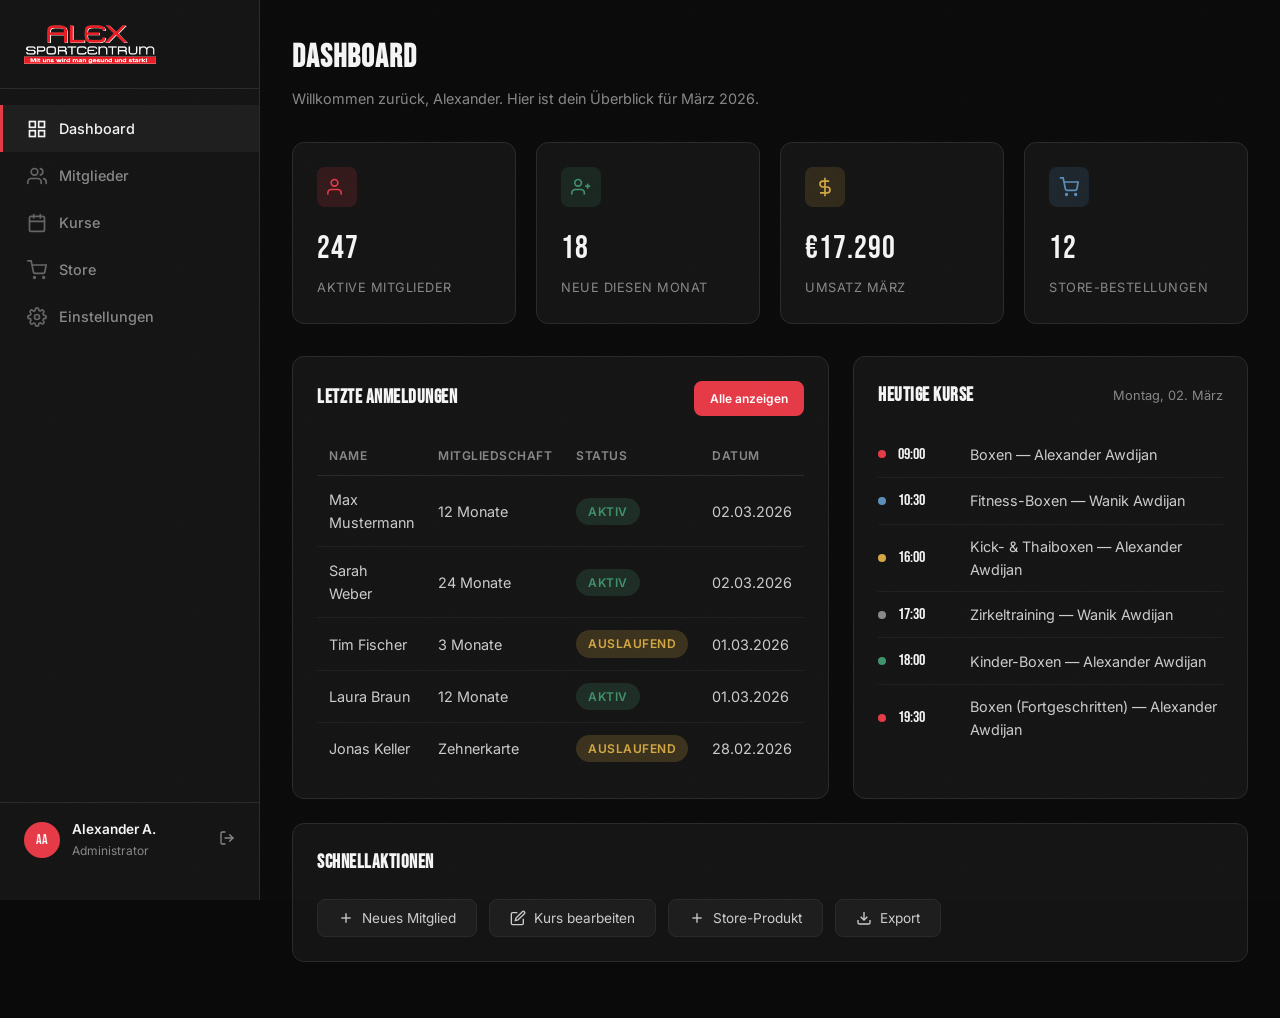
==== admin.html @ c46328bb "Add preview pages (Login, Admin, Store, Profil) + design upgrades - 4 new preview/demo pages: login." ====
<!DOCTYPE html>
<html lang="de">
<head>
  <meta charset="UTF-8">
  <meta name="viewport" content="width=device-width, initial-scale=1.0">
  <title>Admin Dashboard — Alex Sportcentrum</title>
  <link rel="icon" type="image/x-icon" href="assets/favicon.ico">
  <link rel="stylesheet" href="css/style.css">
  <link rel="preconnect" href="https://fonts.googleapis.com">
  <link rel="preconnect" href="https://fonts.gstatic.com" crossorigin>
  <link href="https://fonts.googleapis.com/css2?family=Bebas+Neue&family=Inter:wght@400;500;600;700&display=swap" rel="stylesheet">
</head>
<body>

  <!-- Mobile Toggle -->
  <button class="admin-mobile-toggle" id="sidebar-toggle" aria-label="Menü öffnen">
    <svg width="22" height="22" viewBox="0 0 24 24" fill="none" stroke="currentColor" stroke-width="2" stroke-linecap="round"><path d="M3 12h18M3 6h18M3 18h18"/></svg>
  </button>

  <div class="admin-layout">
    <!-- Sidebar -->
    <aside class="admin-sidebar" id="admin-sidebar">
      <div class="admin-sidebar-logo">
        <a href="index.html">
          <img src="assets/logo.png" alt="Alex Sportcentrum" onerror="this.style.display='none'; this.nextElementSibling.style.display='block';">
          <span class="logo-text" style="display:none;">ALEX<br>SPORTCENTRUM</span>
        </a>
      </div>

      <ul class="admin-nav">
        <li>
          <a href="#" class="active" data-section="dashboard">
            <svg width="20" height="20" viewBox="0 0 24 24" fill="none" stroke="currentColor" stroke-width="2" stroke-linecap="round"><rect x="3" y="3" width="7" height="7"/><rect x="14" y="3" width="7" height="7"/><rect x="3" y="14" width="7" height="7"/><rect x="14" y="14" width="7" height="7"/></svg>
            Dashboard
          </a>
        </li>
        <li>
          <a href="#" data-section="mitglieder">
            <svg width="20" height="20" viewBox="0 0 24 24" fill="none" stroke="currentColor" stroke-width="2" stroke-linecap="round"><path d="M17 21v-2a4 4 0 00-4-4H5a4 4 0 00-4 4v2"/><circle cx="9" cy="7" r="4"/><path d="M23 21v-2a4 4 0 00-3-3.87"/><path d="M16 3.13a4 4 0 010 7.75"/></svg>
            Mitglieder
          </a>
        </li>
        <li>
          <a href="#" data-section="kurse">
            <svg width="20" height="20" viewBox="0 0 24 24" fill="none" stroke="currentColor" stroke-width="2" stroke-linecap="round"><rect x="3" y="4" width="18" height="18" rx="2"/><path d="M16 2v4M8 2v4M3 10h18"/></svg>
            Kurse
          </a>
        </li>
        <li>
          <a href="store.html" data-section="store">
            <svg width="20" height="20" viewBox="0 0 24 24" fill="none" stroke="currentColor" stroke-width="2" stroke-linecap="round"><circle cx="9" cy="21" r="1"/><circle cx="20" cy="21" r="1"/><path d="M1 1h4l2.68 13.39a2 2 0 002 1.61h9.72a2 2 0 002-1.61L23 6H6"/></svg>
            Store
          </a>
        </li>
        <li>
          <a href="#" data-section="einstellungen">
            <svg width="20" height="20" viewBox="0 0 24 24" fill="none" stroke="currentColor" stroke-width="2" stroke-linecap="round"><circle cx="12" cy="12" r="3"/><path d="M19.4 15a1.65 1.65 0 00.33 1.82l.06.06a2 2 0 010 2.83 2 2 0 01-2.83 0l-.06-.06a1.65 1.65 0 00-1.82-.33 1.65 1.65 0 00-1 1.51V21a2 2 0 01-4 0v-.09A1.65 1.65 0 009 19.4a1.65 1.65 0 00-1.82.33l-.06.06a2 2 0 01-2.83-2.83l.06-.06A1.65 1.65 0 004.68 15a1.65 1.65 0 00-1.51-1H3a2 2 0 010-4h.09A1.65 1.65 0 004.6 9a1.65 1.65 0 00-.33-1.82l-.06-.06a2 2 0 012.83-2.83l.06.06A1.65 1.65 0 009 4.68a1.65 1.65 0 001-1.51V3a2 2 0 014 0v.09a1.65 1.65 0 001 1.51 1.65 1.65 0 001.82-.33l.06-.06a2 2 0 012.83 2.83l-.06.06A1.65 1.65 0 0019.4 9a1.65 1.65 0 001.51 1H21a2 2 0 010 4h-.09a1.65 1.65 0 00-1.51 1z"/></svg>
            Einstellungen
          </a>
        </li>
      </ul>

      <div class="admin-sidebar-footer">
        <div class="admin-avatar">AA</div>
        <div class="admin-user-info">
          <div class="admin-user-name">Alexander A.</div>
          <div class="admin-user-role">Administrator</div>
        </div>
        <button class="admin-logout" onclick="window.location.href='login.html'">
          <svg width="16" height="16" viewBox="0 0 24 24" fill="none" stroke="currentColor" stroke-width="2" stroke-linecap="round"><path d="M9 21H5a2 2 0 01-2-2V5a2 2 0 012-2h4"/><polyline points="16 17 21 12 16 7"/><line x1="21" y1="12" x2="9" y2="12"/></svg>
        </button>
      </div>
    </aside>

    <!-- Main Content -->
    <main class="admin-main">
      <div class="admin-header">
        <h1>Dashboard</h1>
        <p>Willkommen zurück, Alexander. Hier ist dein Überblick für März 2026.</p>
      </div>

      <!-- Stat Cards -->
      <div class="stat-grid">
        <div class="stat-card">
          <div class="stat-card-icon red">
            <svg width="20" height="20" viewBox="0 0 24 24" fill="none" stroke="currentColor" stroke-width="2"><path d="M17 21v-2a4 4 0 00-4-4H5a4 4 0 00-4 4v2"/><circle cx="9" cy="7" r="4"/></svg>
          </div>
          <div class="stat-card-value">247</div>
          <div class="stat-card-label">Aktive Mitglieder</div>
        </div>
        <div class="stat-card">
          <div class="stat-card-icon green">
            <svg width="20" height="20" viewBox="0 0 24 24" fill="none" stroke="currentColor" stroke-width="2"><path d="M16 21v-2a4 4 0 00-4-4H5a4 4 0 00-4 4v2"/><circle cx="8.5" cy="7" r="4"/><line x1="20" y1="8" x2="20" y2="14"/><line x1="23" y1="11" x2="17" y2="11"/></svg>
          </div>
          <div class="stat-card-value">18</div>
          <div class="stat-card-label">Neue diesen Monat</div>
        </div>
        <div class="stat-card">
          <div class="stat-card-icon gold">
            <svg width="20" height="20" viewBox="0 0 24 24" fill="none" stroke="currentColor" stroke-width="2"><line x1="12" y1="1" x2="12" y2="23"/><path d="M17 5H9.5a3.5 3.5 0 000 7h5a3.5 3.5 0 010 7H6"/></svg>
          </div>
          <div class="stat-card-value">€17.290</div>
          <div class="stat-card-label">Umsatz März</div>
        </div>
        <div class="stat-card">
          <div class="stat-card-icon blue">
            <svg width="20" height="20" viewBox="0 0 24 24" fill="none" stroke="currentColor" stroke-width="2"><circle cx="9" cy="21" r="1"/><circle cx="20" cy="21" r="1"/><path d="M1 1h4l2.68 13.39a2 2 0 002 1.61h9.72a2 2 0 002-1.61L23 6H6"/></svg>
          </div>
          <div class="stat-card-value">12</div>
          <div class="stat-card-label">Store-Bestellungen</div>
        </div>
      </div>

      <!-- Latest Members + Courses -->
      <div class="admin-grid-2">
        <!-- Recent Logins -->
        <div class="admin-section">
          <div class="admin-section-header">
            <h3>Letzte Anmeldungen</h3>
            <a href="#" class="btn btn-small btn-outline" style="padding:6px 14px; font-size:0.75rem;">Alle anzeigen</a>
          </div>
          <table class="data-table">
            <thead>
              <tr>
                <th>Name</th>
                <th>Mitgliedschaft</th>
                <th>Status</th>
                <th>Datum</th>
              </tr>
            </thead>
            <tbody>
              <tr>
                <td>Max Mustermann</td>
                <td>12 Monate</td>
                <td><span class="status-badge aktiv">Aktiv</span></td>
                <td>02.03.2026</td>
              </tr>
              <tr>
                <td>Sarah Weber</td>
                <td>24 Monate</td>
                <td><span class="status-badge aktiv">Aktiv</span></td>
                <td>02.03.2026</td>
              </tr>
              <tr>
                <td>Tim Fischer</td>
                <td>3 Monate</td>
                <td><span class="status-badge auslaufend">Auslaufend</span></td>
                <td>01.03.2026</td>
              </tr>
              <tr>
                <td>Laura Braun</td>
                <td>12 Monate</td>
                <td><span class="status-badge aktiv">Aktiv</span></td>
                <td>01.03.2026</td>
              </tr>
              <tr>
                <td>Jonas Keller</td>
                <td>Zehnerkarte</td>
                <td><span class="status-badge auslaufend">Auslaufend</span></td>
                <td>28.02.2026</td>
              </tr>
            </tbody>
          </table>
        </div>

        <!-- Today's Courses -->
        <div class="admin-section">
          <div class="admin-section-header">
            <h3>Heutige Kurse</h3>
            <span style="font-size:0.8rem; color:var(--gray);">Montag, 02. März</span>
          </div>
          <div>
            <div class="course-item">
              <div class="course-dot" style="background:var(--red);"></div>
              <div class="course-time">09:00</div>
              <div class="course-name">Boxen — Alexander Awdijan</div>
            </div>
            <div class="course-item">
              <div class="course-dot" style="background:#5b8fb9;"></div>
              <div class="course-time">10:30</div>
              <div class="course-name">Fitness-Boxen — Wanik Awdijan</div>
            </div>
            <div class="course-item">
              <div class="course-dot" style="background:var(--gold);"></div>
              <div class="course-time">16:00</div>
              <div class="course-name">Kick- & Thaiboxen — Alexander Awdijan</div>
            </div>
            <div class="course-item">
              <div class="course-dot" style="background:#8a8a8a;"></div>
              <div class="course-time">17:30</div>
              <div class="course-name">Zirkeltraining — Wanik Awdijan</div>
            </div>
            <div class="course-item">
              <div class="course-dot" style="background:var(--green-light);"></div>
              <div class="course-time">18:00</div>
              <div class="course-name">Kinder-Boxen — Alexander Awdijan</div>
            </div>
            <div class="course-item">
              <div class="course-dot" style="background:var(--red);"></div>
              <div class="course-time">19:30</div>
              <div class="course-name">Boxen (Fortgeschritten) — Alexander Awdijan</div>
            </div>
          </div>
        </div>
      </div>

      <!-- Quick Actions -->
      <div class="admin-section">
        <div class="admin-section-header">
          <h3>Schnellaktionen</h3>
        </div>
        <div class="quick-actions">
          <button class="quick-action-btn">
            <svg width="16" height="16" viewBox="0 0 24 24" fill="none" stroke="currentColor" stroke-width="2"><line x1="12" y1="5" x2="12" y2="19"/><line x1="5" y1="12" x2="19" y2="12"/></svg>
            Neues Mitglied
          </button>
          <button class="quick-action-btn">
            <svg width="16" height="16" viewBox="0 0 24 24" fill="none" stroke="currentColor" stroke-width="2"><path d="M11 4H4a2 2 0 00-2 2v14a2 2 0 002 2h14a2 2 0 002-2v-7"/><path d="M18.5 2.5a2.121 2.121 0 013 3L12 15l-4 1 1-4 9.5-9.5z"/></svg>
            Kurs bearbeiten
          </button>
          <button class="quick-action-btn">
            <svg width="16" height="16" viewBox="0 0 24 24" fill="none" stroke="currentColor" stroke-width="2"><line x1="12" y1="5" x2="12" y2="19"/><line x1="5" y1="12" x2="19" y2="12"/></svg>
            Store-Produkt
          </button>
          <button class="quick-action-btn">
            <svg width="16" height="16" viewBox="0 0 24 24" fill="none" stroke="currentColor" stroke-width="2"><path d="M21 15v4a2 2 0 01-2 2H5a2 2 0 01-2-2v-4"/><polyline points="7 10 12 15 17 10"/><line x1="12" y1="15" x2="12" y2="3"/></svg>
            Export
          </button>
        </div>
      </div>

    </main>
  </div>

  <script>
    // Sidebar nav highlight
    document.querySelectorAll('.admin-nav a').forEach(link => {
      link.addEventListener('click', (e) => {
        if (link.getAttribute('href') === '#') {
          e.preventDefault();
          document.querySelectorAll('.admin-nav a').forEach(l => l.classList.remove('active'));
          link.classList.add('active');
        }
        // Close sidebar on mobile
        document.getElementById('admin-sidebar').classList.remove('open');
      });
    });

    // Mobile sidebar toggle
    document.getElementById('sidebar-toggle').addEventListener('click', () => {
      document.getElementById('admin-sidebar').classList.toggle('open');
    });

    // Close sidebar when clicking outside on mobile
    document.addEventListener('click', (e) => {
      const sidebar = document.getElementById('admin-sidebar');
      const toggle = document.getElementById('sidebar-toggle');
      if (window.innerWidth <= 768 && !sidebar.contains(e.target) && !toggle.contains(e.target)) {
        sidebar.classList.remove('open');
      }
    });
  </script>
</body>
</html>
---- css/style.css ----
/* ========================================
   Alex Sportcentrum — Style Sheet
   ======================================== */

/* --- Reset & Base --- */
*, *::before, *::after {
  margin: 0;
  padding: 0;
  box-sizing: border-box;
}

:root {
  --black: #0a0a0a;
  --dark: #141414;
  --dark-2: #1e1e1e;
  --dark-3: #2a2a2a;
  --gray: #888;
  --light-gray: #ccc;
  --white: #f5f5f5;
  --pure-white: #fff;
  --red: #e63946;
  --red-dark: #c1121f;
  --gold: #d4a843;
  --gold-light: #f0d68a;
  --green: #2d6a4f;
  --green-light: #40916c;
  --font-display: 'Bebas Neue', sans-serif;
  --font-body: 'Inter', system-ui, sans-serif;
  --max-width: 1200px;
  --radius: 12px;
  --radius-sm: 8px;
  --shadow: 0 4px 24px rgba(0, 0, 0, 0.3);
  --shadow-lg: 0 12px 48px rgba(0, 0, 0, 0.5);
  --transition: 0.3s ease;
}

html {
  scroll-behavior: smooth;
  font-size: 16px;
}

body {
  font-family: var(--font-body);
  background: var(--black);
  color: var(--white);
  line-height: 1.6;
  overflow-x: hidden;
  -webkit-font-smoothing: antialiased;
}

a {
  color: inherit;
  text-decoration: none;
}

img {
  max-width: 100%;
  height: auto;
  display: block;
}

ul {
  list-style: none;
}

.container {
  max-width: var(--max-width);
  margin: 0 auto;
  padding: 0 24px;
}

.section {
  padding: 100px 0;
  position: relative;
}

/* Subtle glow divider between sections */
.section + .section::before {
  content: '';
  position: absolute;
  top: 0;
  left: 50%;
  transform: translateX(-50%);
  width: 60%;
  max-width: 400px;
  height: 1px;
  background: radial-gradient(ellipse, rgba(230, 57, 70, 0.3), transparent 70%);
}

.section-header {
  text-align: center;
  margin-bottom: 64px;
}

.section-tag {
  font-size: 0.85rem;
  font-weight: 600;
  text-transform: uppercase;
  letter-spacing: 3px;
  color: var(--red);
  margin-bottom: 12px;
}

.section-header h2 {
  font-family: var(--font-display);
  font-size: clamp(2.2rem, 5vw, 3.5rem);
  letter-spacing: 2px;
  line-height: 1.1;
  margin-bottom: 16px;
}

.section-desc {
  font-size: 1.05rem;
  color: var(--light-gray);
  max-width: 600px;
  margin: 0 auto;
}

/* --- Buttons --- */
.btn {
  display: inline-flex;
  align-items: center;
  justify-content: center;
  padding: 14px 32px;
  border-radius: var(--radius-sm);
  font-weight: 600;
  font-size: 0.95rem;
  border: 2px solid transparent;
  cursor: pointer;
  transition: var(--transition);
  white-space: nowrap;
  position: relative;
  overflow: hidden;
}

.btn-primary {
  background: var(--red);
  color: var(--pure-white);
  border-color: var(--red);
  z-index: 1;
}

.btn-primary::before {
  content: '';
  position: absolute;
  inset: 0;
  background: linear-gradient(135deg, var(--red-dark), #a8101e);
  transform: translateX(-100%);
  transition: transform 0.4s ease;
  z-index: -1;
}

.btn-primary:hover::before {
  transform: translateX(0);
}

.btn-primary:hover {
  border-color: var(--red-dark);
  transform: translateY(-2px);
  box-shadow: 0 6px 20px rgba(230, 57, 70, 0.4);
}

.btn-outline {
  background: transparent;
  color: var(--white);
  border-color: rgba(255, 255, 255, 0.3);
}
.btn-outline:hover {
  border-color: var(--white);
  background: rgba(255, 255, 255, 0.05);
}

.btn-outline-dark {
  background: transparent;
  color: var(--white);
  border-color: var(--dark-3);
}
.btn-outline-dark:hover {
  border-color: var(--white);
}

.btn-secondary {
  background: var(--dark-2);
  color: var(--white);
  border-color: var(--dark-3);
}
.btn-secondary:hover {
  background: var(--dark-3);
  transform: translateY(-2px);
}

.btn-gold {
  background: linear-gradient(135deg, var(--gold), var(--gold-light));
  color: var(--black);
  border-color: var(--gold);
  font-weight: 700;
}
.btn-gold:hover {
  transform: translateY(-2px);
  box-shadow: 0 6px 20px rgba(212, 168, 67, 0.4);
}

.btn-small {
  padding: 8px 20px;
  font-size: 0.85rem;
  background: var(--red);
  color: var(--pure-white);
  border-color: var(--red);
}
.btn-small:hover {
  background: var(--red-dark);
}

.btn-full {
  width: 100%;
}

/* --- Navbar --- */
.navbar {
  position: fixed;
  top: 0;
  left: 0;
  right: 0;
  z-index: 1000;
  padding: 16px 0;
  transition: var(--transition);
}

.navbar.scrolled {
  background: rgba(10, 10, 10, 0.95);
  backdrop-filter: blur(12px);
  padding: 10px 0;
  box-shadow: 0 2px 20px rgba(0, 0, 0, 0.5);
}

.nav-container {
  max-width: var(--max-width);
  margin: 0 auto;
  padding: 0 24px;
  display: flex;
  align-items: center;
  justify-content: space-between;
}

.nav-logo img {
  height: 48px;
  width: auto;
}

.logo-text {
  font-family: var(--font-display);
  font-size: 1.2rem;
  line-height: 1.1;
  letter-spacing: 2px;
  align-items: center;
  color: var(--white);
}

.nav-menu {
  display: flex;
  align-items: center;
  gap: 32px;
}

.nav-link {
  font-size: 0.9rem;
  font-weight: 500;
  transition: var(--transition);
  position: relative;
}

.nav-link::after {
  content: '';
  position: absolute;
  bottom: -4px;
  left: 0;
  width: 0;
  height: 2px;
  background: var(--red);
  transition: var(--transition);
}

.nav-link:hover::after {
  width: 100%;
}

.nav-cta {
  background: var(--red);
  color: var(--pure-white) !important;
  padding: 10px 24px;
  border-radius: var(--radius-sm);
  font-weight: 600;
}

.nav-cta::after {
  display: none;
}

.nav-cta:hover {
  background: var(--red-dark);
  transform: translateY(-1px);
}

/* Burger */
.burger {
  display: none;
  flex-direction: column;
  gap: 5px;
  background: none;
  border: none;
  cursor: pointer;
  padding: 8px;
  z-index: 1001;
}

.burger span {
  display: block;
  width: 28px;
  height: 2px;
  background: var(--white);
  transition: var(--transition);
}

.burger.active span:nth-child(1) {
  transform: rotate(45deg) translate(5px, 5px);
}
.burger.active span:nth-child(2) {
  opacity: 0;
}
.burger.active span:nth-child(3) {
  transform: rotate(-45deg) translate(5px, -5px);
}

/* --- Hero --- */
.hero {
  position: relative;
  min-height: 100vh;
  display: flex;
  align-items: center;
  background: url('../assets/banner/hero-bg.jpg') center/cover no-repeat;
  background-color: var(--dark);
  overflow: hidden;
}

/* Hero entrance animations */
@keyframes hero-fade-up {
  from { opacity: 0; transform: translateY(30px); }
  to   { opacity: 1; transform: translateY(0); }
}

.hero-tag {
  animation: hero-fade-up 0.8s ease both;
  animation-delay: 0.2s;
}

.hero h1 {
  animation: hero-fade-up 0.8s ease both;
  animation-delay: 0.4s;
}

.hero-sub {
  animation: hero-fade-up 0.8s ease both;
  animation-delay: 0.6s;
}

.hero-buttons {
  animation: hero-fade-up 0.8s ease both;
  animation-delay: 0.8s;
}

.hero-stats {
  animation: hero-fade-up 0.8s ease both;
  animation-delay: 1s;
}

.hero-overlay {
  position: absolute;
  inset: 0;
  background: linear-gradient(
    135deg,
    rgba(10, 10, 10, 0.88) 0%,
    rgba(10, 10, 10, 0.55) 50%,
    rgba(10, 10, 10, 0.80) 100%
  );
}

.hero-content {
  position: relative;
  z-index: 1;
  max-width: var(--max-width);
  margin: 0 auto;
  padding: 120px 24px 80px;
}

.hero-tag {
  font-size: 0.85rem;
  font-weight: 600;
  text-transform: uppercase;
  letter-spacing: 4px;
  color: var(--red);
  margin-bottom: 20px;
}

.hero h1 {
  font-family: var(--font-display);
  font-size: clamp(3rem, 8vw, 6rem);
  line-height: 1;
  letter-spacing: 3px;
  margin-bottom: 24px;
}

.hero-sub {
  font-size: 1.15rem;
  color: var(--light-gray);
  max-width: 560px;
  margin-bottom: 40px;
  line-height: 1.7;
}

.hero-buttons {
  display: flex;
  gap: 16px;
  flex-wrap: wrap;
  margin-bottom: 64px;
}

.hero-stats {
  display: flex;
  gap: 32px;
  flex-wrap: wrap;
}

.stat {
  display: flex;
  flex-direction: column;
  padding: 16px 24px;
  background: rgba(255, 255, 255, 0.06);
  border: 1px solid rgba(255, 255, 255, 0.08);
  border-radius: var(--radius-sm);
  backdrop-filter: blur(8px);
  -webkit-backdrop-filter: blur(8px);
  min-width: 120px;
  transition: var(--transition);
}

.stat:hover {
  background: rgba(255, 255, 255, 0.1);
  border-color: rgba(230, 57, 70, 0.3);
  transform: translateY(-2px);
}

.stat-number {
  font-family: var(--font-display);
  font-size: 2.2rem;
  letter-spacing: 1px;
  color: var(--pure-white);
}

.stat-label {
  font-size: 0.75rem;
  color: var(--light-gray);
  text-transform: uppercase;
  letter-spacing: 1px;
  margin-top: 2px;
}

/* Scroll hint arrow */
@keyframes scroll-bounce {
  0%, 100% { transform: translateY(0); opacity: 0.4; }
  50%      { transform: translateY(8px); opacity: 0.8; }
}

.scroll-hint {
  position: absolute;
  bottom: 32px;
  left: 50%;
  transform: translateX(-50%);
  animation: hero-fade-up 0.8s ease both;
  animation-delay: 1.4s;
}

.scroll-hint span {
  display: block;
  width: 20px;
  height: 20px;
  border-right: 2px solid var(--gray);
  border-bottom: 2px solid var(--gray);
  transform: rotate(45deg);
  animation: scroll-bounce 2s ease infinite;
}

/* --- Kinder Banner --- */
.kinder-banner {
  background: linear-gradient(90deg, var(--green), var(--green-light));
  padding: 20px 0;
}

.kinder-inner {
  display: flex;
  align-items: center;
  gap: 20px;
  flex-wrap: wrap;
}

.kinder-badge {
  background: var(--pure-white);
  color: var(--green);
  font-size: 0.75rem;
  font-weight: 700;
  padding: 4px 12px;
  border-radius: 100px;
  letter-spacing: 1px;
}

.kinder-text {
  flex: 1;
  min-width: 200px;
}

.kinder-text strong {
  display: block;
  font-size: 1rem;
  color: var(--pure-white);
}

.kinder-text span {
  font-size: 0.85rem;
  color: rgba(255, 255, 255, 0.85);
}

.kinder-banner .btn-small {
  background: var(--pure-white);
  color: var(--green);
  border-color: var(--pure-white);
}

.kinder-banner .btn-small:hover {
  background: rgba(255, 255, 255, 0.9);
}

/* --- Kursplan --- */
.kurse {
  background: var(--dark);
}

/* ============================================================
   DISCIPLINE CARDS — Kursplan Redesign
   ============================================================ */
.disc-grid {
  display: grid;
  grid-template-columns: repeat(3, 1fr);
  gap: 20px;
  margin-bottom: 48px;
}

.disc-card {
  background: var(--dark);
  border: 1px solid var(--dark-3);
  border-radius: var(--radius);
  padding: 24px;
  display: flex;
  gap: 16px;
  transition: var(--transition);
  cursor: pointer;
  position: relative;
  overflow: hidden;
}

.disc-card::before {
  content: '';
  position: absolute;
  top: 0;
  left: 0;
  width: 3px;
  height: 100%;
}

.disc-card.disc-boxen::before   { background: var(--red); }
.disc-card.disc-kick::before    { background: var(--gold); }
.disc-card.disc-fitness::before { background: #5b8fb9; }
.disc-card.disc-zirkel::before  { background: #8a8a8a; }
.disc-card.disc-pilates::before { background: #b07aab; }
.disc-card.disc-kinder::before  { background: var(--green-light); }

.disc-card:hover {
  transform: translateY(-3px);
  box-shadow: var(--shadow);
  border-color: rgba(255,255,255,0.08);
}

.disc-icon-wrap {
  width: 52px;
  height: 52px;
  border-radius: var(--radius-sm);
  display: flex;
  align-items: center;
  justify-content: center;
  flex-shrink: 0;
}

.disc-card-body {
  flex: 1;
  min-width: 0;
}

.disc-card-body h3 {
  font-family: var(--font-display);
  font-size: 1.15rem;
  color: var(--white);
  letter-spacing: 0.5px;
  margin-bottom: 2px;
}

.disc-desc {
  font-size: 0.8rem;
  color: var(--gray);
  margin-bottom: 10px;
}

.disc-meta {
  display: flex;
  gap: 16px;
  margin-bottom: 10px;
}

.disc-trainer,
.disc-times {
  display: inline-flex;
  align-items: center;
  gap: 5px;
  font-size: 0.75rem;
  color: var(--light-gray);
}

.disc-trainer svg,
.disc-times svg {
  opacity: 0.6;
}

.disc-schedule {
  display: flex;
  flex-wrap: wrap;
  gap: 6px;
}

.disc-schedule span {
  padding: 3px 8px;
  background: var(--dark-2);
  border-radius: 4px;
  font-size: 0.7rem;
  color: var(--light-gray);
  font-weight: 500;
}

.disc-badge {
  position: absolute;
  top: 12px;
  right: 12px;
  padding: 3px 10px;
  background: rgba(64,145,108,0.15);
  color: var(--green-light);
  border-radius: 4px;
  font-size: 0.7rem;
  font-weight: 600;
}

/* Compact Week Plan */
.week-plan {
  background: var(--dark);
  border: 1px solid var(--dark-3);
  border-radius: var(--radius);
  padding: 28px;
  margin-bottom: 24px;
}

.week-plan-title {
  font-family: var(--font-display);
  font-size: 1.2rem;
  color: var(--white);
  letter-spacing: 0.5px;
  margin-bottom: 20px;
  text-align: center;
}

.week-plan-grid {
  display: grid;
  grid-template-columns: repeat(6, 1fr);
  gap: 12px;
}

.week-day-name {
  font-family: var(--font-display);
  font-size: 1rem;
  color: var(--white);
  letter-spacing: 1px;
  text-align: center;
  padding: 8px;
  background: var(--dark-2);
  border-radius: var(--radius-sm) var(--radius-sm) 0 0;
  margin-bottom: 4px;
}

.week-slot {
  display: flex;
  flex-direction: column;
  padding: 8px 10px;
  border-left: 3px solid transparent;
  background: var(--dark-2);
  border-radius: 4px;
  margin-bottom: 4px;
  cursor: pointer;
  transition: var(--transition);
}

.week-slot:hover {
  background: rgba(255,255,255,0.06);
}

.ws-time {
  font-family: var(--font-display);
  font-size: 0.85rem;
  color: var(--white);
  letter-spacing: 0.5px;
}

.ws-name {
  font-size: 0.72rem;
  color: var(--light-gray);
  margin-top: 1px;
}

/* Reuse discipline colors for week-slot borders */
.week-slot.kp-boxen   { border-left-color: var(--red); }
.week-slot.kp-kick    { border-left-color: var(--gold); }
.week-slot.kp-fitness { border-left-color: #5b8fb9; }
.week-slot.kp-zirkel  { border-left-color: #8a8a8a; }
.week-slot.kp-pilates { border-left-color: #b07aab; }
.week-slot.kp-kinder  { border-left-color: var(--green-light); }

@media (max-width: 1024px) {
  .disc-grid {
    grid-template-columns: repeat(2, 1fr);
  }
}

@media (max-width: 768px) {
  .disc-grid {
    grid-template-columns: 1fr;
    gap: 12px;
  }

  .disc-card {
    padding: 18px;
  }

  .week-plan-grid {
    grid-template-columns: repeat(3, 1fr);
  }
}

@media (max-width: 480px) {
  .week-plan-grid {
    grid-template-columns: repeat(2, 1fr);
  }

  .week-plan {
    padding: 16px;
  }
}

/* Kursplan Table with Tiles (legacy — trainingsplan.html) */
.kursplan-wrap {
  overflow-x: auto;
  -webkit-overflow-scrolling: touch;
  border-radius: var(--radius);
  border: 1px solid var(--dark-3);
}

.kursplan {
  width: 100%;
  border-collapse: collapse;
  min-width: 860px;
  table-layout: fixed;
}

.kursplan th,
.kursplan td {
  border-bottom: 1px solid var(--dark-3);
  border-right: 1px solid var(--dark-3);
  vertical-align: top;
  padding: 0;
}

.kursplan th:last-child,
.kursplan td:last-child {
  border-right: none;
}

.kursplan tbody tr:last-child td {
  border-bottom: none;
}

.kursplan thead th {
  background: var(--red);
  color: var(--pure-white);
  font-family: var(--font-display);
  font-size: 0.95rem;
  letter-spacing: 2px;
  font-weight: 400;
  padding: 14px 8px;
  text-align: center;
}

.kp-time-head {
  background: var(--dark-2) !important;
  color: var(--light-gray) !important;
  font-family: var(--font-body) !important;
  font-size: 0.7rem !important;
  text-transform: uppercase;
  letter-spacing: 1px !important;
  width: 110px;
}

.kp-time {
  background: var(--dark-2);
  padding: 16px 12px !important;
  font-size: 0.8rem;
  font-weight: 600;
  color: var(--white);
  white-space: nowrap;
  text-align: center;
  vertical-align: middle !important;
  width: 110px;
}

/* Tile inside table cell */
.kp-tile {
  display: flex;
  flex-direction: column;
  padding: 12px 10px;
  min-height: 90px;
  transition: var(--transition);
  border-left: 3px solid transparent;
}

.kp-tile:hover {
  background: rgba(255, 255, 255, 0.03);
}

.kp-tile strong {
  font-family: var(--font-display);
  font-size: 0.95rem;
  letter-spacing: 0.5px;
  margin-bottom: 3px;
  color: var(--white);
}

.kp-info {
  font-size: 0.72rem;
  color: var(--light-gray);
  line-height: 1.4;
  margin-bottom: auto;
}

.kp-trainer {
  font-size: 0.68rem;
  font-weight: 600;
  margin-top: 6px;
  color: var(--gray);
}

/* Empty cell */
.kp-empty {
  min-height: 90px;
  background: rgba(0, 0, 0, 0.15);
}

/* Tile accent colors — theme only */
.kp-boxen   { border-left-color: var(--red); }
.kp-kick    { border-left-color: var(--gold); }
.kp-fitness { border-left-color: #5b8fb9; }
.kp-zirkel  { border-left-color: #8a8a8a; }
.kp-pilates { border-left-color: #b07aab; }
.kp-kinder  { border-left-color: var(--green-light); }

.kp-boxen .kp-trainer   { color: var(--red); }
.kp-kick .kp-trainer    { color: var(--gold); }
.kp-fitness .kp-trainer { color: #5b8fb9; }
.kp-zirkel .kp-trainer  { color: #8a8a8a; }
.kp-pilates .kp-trainer { color: #b07aab; }
.kp-kinder .kp-trainer  { color: var(--green-light); }

/* Stacked cells (two courses in one slot) */
.kp-cell-stacked {
  padding: 0 !important;
}
.kp-cell-stacked .kp-tile {
  min-height: 45px;
  padding: 8px 10px;
}
.kp-cell-stacked .kp-tile:first-child {
  border-bottom: 1px solid var(--dark-3);
}

/* Saturday special time indicator */
.kp-alt-time {
  font-size: 0.65rem;
  font-weight: 600;
  color: var(--gold);
  letter-spacing: 0.5px;
  margin-bottom: 2px;
}

/* Clickable tiles */
.kp-tile[data-discipline],
.kp-day-slot[data-discipline] {
  cursor: pointer;
}
.kp-tile[data-discipline]:hover {
  background: rgba(255, 255, 255, 0.06);
}
.kp-tile[data-discipline]:focus-visible,
.kp-day-slot[data-discipline]:focus-visible {
  outline: 2px solid var(--red);
  outline-offset: -2px;
}

.kursplan-hint {
  text-align: center;
  margin-top: 24px;
  font-size: 0.85rem;
  color: var(--gray);
}

/* Mobile day-based view — hidden on desktop */
.kursplan-days {
  display: none;
}

/* --- Trainer Section --- */
.trainer-section {
  background: var(--black);
}

.trainer-cards {
  display: grid;
  grid-template-columns: repeat(3, 1fr);
  gap: 24px;
}

.trainer-card {
  background: var(--dark);
  border: 1px solid var(--dark-3);
  border-radius: var(--radius);
  overflow: hidden;
  transition: var(--transition);
  display: flex;
  flex-direction: column;
}

.trainer-card:hover {
  transform: translateY(-4px);
  box-shadow: var(--shadow);
}

.trainer-img {
  height: 240px;
  overflow: hidden;
  display: flex;
  align-items: center;
  justify-content: center;
  background: linear-gradient(180deg, var(--dark-2), var(--black));
}

.trainer-img img {
  height: 100%;
  width: auto;
  object-fit: contain;
  filter: grayscale(100%) brightness(0.9);
  transition: filter 0.5s ease;
}

.trainer-card:hover .trainer-img img {
  filter: grayscale(0%) brightness(1);
}

.trainer-img-placeholder {
  background: var(--dark-2);
}

.trainer-info {
  padding: 24px;
  flex: 1;
  display: flex;
  flex-direction: column;
}

.trainer-badge {
  display: inline-block;
  font-size: 0.68rem;
  font-weight: 700;
  text-transform: uppercase;
  letter-spacing: 1px;
  padding: 4px 12px;
  border-radius: 100px;
  margin-bottom: 12px;
  align-self: flex-start;
  background: var(--dark-3);
  color: var(--light-gray);
}

.trainer-badge-gold {
  background: linear-gradient(135deg, var(--gold), var(--gold-light));
  color: var(--black);
}

.trainer-badge-red {
  background: var(--red);
  color: var(--pure-white);
}

.trainer-info h3 {
  font-family: var(--font-display);
  font-size: 1.5rem;
  letter-spacing: 1px;
  margin-bottom: 4px;
}

.trainer-role {
  font-size: 0.82rem;
  color: var(--gray);
  margin-bottom: 14px;
}

.trainer-disziplinen {
  display: flex;
  flex-wrap: wrap;
  gap: 8px;
  margin-bottom: 14px;
}

/* Discipline tag buttons */
.disc-tag {
  display: inline-flex;
  align-items: center;
  gap: 6px;
  font-size: 0.72rem;
  font-weight: 600;
  text-transform: uppercase;
  letter-spacing: 0.5px;
  padding: 5px 12px;
  border-radius: 6px;
  border: none;
  cursor: pointer;
  transition: var(--transition);
  font-family: var(--font-body);
  background: rgba(255, 255, 255, 0.06);
  color: var(--light-gray);
}

.disc-tag:hover {
  filter: brightness(1.3);
  transform: translateY(-1px);
}

.disc-icon {
  flex-shrink: 0;
}

/* Disc-tag color variants */
.disc-boxen  { background: rgba(230, 57, 70, 0.12); color: var(--red); }
.disc-kick   { background: rgba(212, 168, 67, 0.12); color: var(--gold); }
.disc-fitness { background: rgba(91, 143, 185, 0.12); color: #5b8fb9; }
.disc-zirkel  { background: rgba(138, 138, 138, 0.12); color: #aaa; }
.disc-pilates { background: rgba(176, 122, 171, 0.12); color: #b07aab; }
.disc-kinder  { background: rgba(64, 145, 108, 0.12); color: var(--green-light); }

.trainer-bio {
  font-size: 0.82rem;
  color: var(--light-gray);
  line-height: 1.6;
  flex-grow: 1;
  margin-bottom: 16px;
}

.trainer-private {
  display: inline-block;
  font-size: 0.78rem;
  font-weight: 600;
  text-transform: uppercase;
  letter-spacing: 1px;
  color: var(--gold);
  transition: var(--transition);
}

.trainer-private:hover {
  color: var(--gold-light);
}

.trainer-hint {
  text-align: center;
  margin-top: 32px;
  font-size: 0.85rem;
  color: var(--gray);
}

/* --- Discipline Modal --- */
.modal-backdrop {
  position: fixed;
  inset: 0;
  z-index: 1000;
  background: rgba(0, 0, 0, 0.7);
  -webkit-backdrop-filter: blur(8px);
  backdrop-filter: blur(8px);
  display: flex;
  align-items: center;
  justify-content: center;
  opacity: 0;
  visibility: hidden;
  transition: opacity 0.3s, visibility 0.3s;
}

.modal-backdrop.is-open {
  opacity: 1;
  visibility: visible;
}

.modal-container {
  background: var(--dark);
  border: 1px solid var(--dark-3);
  border-radius: var(--radius);
  width: 90%;
  max-width: 520px;
  max-height: 85vh;
  overflow-y: auto;
  transform: translateY(24px);
  transition: transform 0.3s ease;
  position: relative;
}

.modal-backdrop.is-open .modal-container {
  transform: translateY(0);
}

.modal-header {
  display: flex;
  align-items: center;
  gap: 14px;
  padding: 28px 28px 0;
}

.modal-icon {
  width: 48px;
  height: 48px;
  border-radius: 12px;
  display: flex;
  align-items: center;
  justify-content: center;
  flex-shrink: 0;
}

.modal-icon svg {
  width: 28px;
  height: 28px;
}

.modal-header h3 {
  font-family: var(--font-display);
  font-size: 1.6rem;
  letter-spacing: 1px;
}

.modal-close {
  position: absolute;
  top: 16px;
  right: 16px;
  width: 36px;
  height: 36px;
  border: none;
  background: var(--dark-2);
  color: var(--gray);
  border-radius: 50%;
  font-size: 1.2rem;
  cursor: pointer;
  display: flex;
  align-items: center;
  justify-content: center;
  transition: var(--transition);
}

.modal-close:hover {
  background: var(--dark-3);
  color: var(--white);
}

.modal-body {
  padding: 20px 28px 28px;
}

.modal-desc {
  font-size: 0.9rem;
  color: var(--light-gray);
  line-height: 1.7;
  margin-bottom: 20px;
}

.modal-trainer {
  display: flex;
  align-items: center;
  gap: 10px;
  margin-bottom: 20px;
  font-size: 0.85rem;
  color: var(--gray);
}

.modal-trainer strong {
  color: var(--white);
}

.modal-schedule {
  margin-bottom: 24px;
}

.modal-schedule h4 {
  font-family: var(--font-display);
  font-size: 0.9rem;
  letter-spacing: 1px;
  margin-bottom: 10px;
  color: var(--white);
}

.modal-times {
  display: flex;
  flex-direction: column;
  gap: 6px;
}

.modal-time-row {
  display: flex;
  justify-content: space-between;
  font-size: 0.82rem;
  padding: 6px 0;
  border-bottom: 1px solid var(--dark-3);
  color: var(--light-gray);
}

.modal-time-row span:first-child {
  font-weight: 600;
  color: var(--white);
}

.modal-cta {
  display: block;
  text-align: center;
}

body.modal-open {
  overflow: hidden;
  position: fixed;
  width: 100%;
}

@media (max-width: 1024px) {
  .trainer-cards {
    grid-template-columns: repeat(2, 1fr);
  }
}

@media (max-width: 480px) {
  .trainer-cards {
    grid-template-columns: 1fr;
  }
}

/* --- Preise --- */
.preise {
  background: var(--dark);
}

.preis-cards {
  display: grid;
  grid-template-columns: repeat(4, 1fr);
  gap: 20px;
}

.preis-card {
  background: var(--dark-2);
  border: 1px solid var(--dark-3);
  border-radius: var(--radius);
  padding: 32px 24px;
  text-align: center;
  transition: var(--transition);
  position: relative;
  display: flex;
  flex-direction: column;
}

.preis-card:hover {
  transform: translateY(-4px);
  box-shadow: var(--shadow);
}

.preis-card h3 {
  font-family: var(--font-display);
  font-size: 1.5rem;
  letter-spacing: 1px;
  margin-bottom: 4px;
}

.preis-label {
  font-size: 0.8rem;
  color: var(--gray);
  text-transform: uppercase;
  letter-spacing: 1px;
  margin-bottom: 20px;
}

.preis-amount {
  margin-bottom: 24px;
}

.preis-number {
  font-family: var(--font-display);
  font-size: 4rem;
  line-height: 1;
  letter-spacing: 2px;
  display: block;
}

.preis-currency {
  font-size: 0.9rem;
  color: var(--gray);
}

.preis-features {
  list-style: none;
  text-align: left;
  margin: 0 0 24px;
  padding: 0;
  flex-grow: 1;
}

.preis-features li {
  padding: 8px 0;
  font-size: 0.85rem;
  color: var(--light-gray);
  border-bottom: 1px solid var(--dark-3);
  padding-left: 20px;
  position: relative;
}

.preis-features li::before {
  content: '\2713';
  position: absolute;
  left: 0;
  color: var(--green-light);
  font-weight: 700;
}

.preis-card .btn {
  margin-top: auto;
  width: 100%;
}

.preis-best {
  border-color: var(--red);
  background: linear-gradient(180deg, rgba(230, 57, 70, 0.08), var(--dark-2));
}

.best-badge {
  position: absolute;
  top: -13px;
  left: 50%;
  transform: translateX(-50%);
  background: var(--red);
  color: var(--pure-white);
  font-size: 0.7rem;
  font-weight: 700;
  text-transform: uppercase;
  letter-spacing: 1px;
  padding: 5px 16px;
  border-radius: 100px;
  white-space: nowrap;
}

.preis-extras {
  margin-top: 48px;
}

.preis-extras h3 {
  font-family: var(--font-display);
  font-size: 1.4rem;
  letter-spacing: 1px;
  margin-bottom: 16px;
  text-align: center;
}

.preis-tabelle {
  width: 100%;
  max-width: 700px;
  margin: 0 auto;
  border-collapse: collapse;
}

.preis-tabelle td {
  padding: 12px 16px;
  font-size: 0.9rem;
  color: var(--light-gray);
  border-bottom: 1px solid var(--dark-3);
}

.preis-tabelle td:last-child {
  text-align: right;
  white-space: nowrap;
  color: var(--white);
}

.preis-tabelle td small {
  display: block;
  font-size: 0.78rem;
  color: var(--gray);
  margin-top: 2px;
}

.preis-tabelle tr:last-child td {
  border-bottom: none;
}

.preis-note {
  text-align: center;
  margin-top: 32px;
}

.preis-note p {
  font-size: 0.85rem;
  color: var(--gray);
}

@media (max-width: 1024px) {
  .preis-cards {
    grid-template-columns: repeat(2, 1fr);
  }
}

@media (max-width: 480px) {
  .preis-cards {
    grid-template-columns: 1fr;
  }
}

/* --- Story --- */
.story {
  background: var(--black);
}

.story-motto {
  text-align: center;
  max-width: 680px;
  margin: 0 auto 48px;
}

.story-motto blockquote {
  font-family: var(--font-display);
  font-size: 1.6rem;
  letter-spacing: 1px;
  line-height: 1.4;
  color: var(--white);
  margin-bottom: 12px;
}

.story-motto cite {
  font-style: normal;
  font-size: 0.85rem;
  color: var(--red);
  font-weight: 600;
}

.story-content {
  display: grid;
  grid-template-columns: 1fr 1fr;
  gap: 48px;
  align-items: start;
}

.story-photos {
  display: flex;
  flex-direction: column;
  gap: 12px;
}

.story-photo {
  border-radius: var(--radius);
  overflow: hidden;
  position: relative;
  background: var(--dark-2);
}

.story-photo img {
  width: 100%;
  height: 100%;
  object-fit: cover;
  display: block;
}

.story-photo-large {
  aspect-ratio: 1 / 1;
}

.story-photo-row {
  display: grid;
  grid-template-columns: 1fr 1fr;
  gap: 12px;
}

.story-photo-row .story-photo {
  aspect-ratio: 1 / 1;
}

.story-photo-caption {
  position: absolute;
  bottom: 0;
  left: 0;
  right: 0;
  padding: 8px 12px;
  font-size: 0.72rem;
  font-weight: 600;
  color: var(--pure-white);
  background: linear-gradient(transparent, rgba(0, 0, 0, 0.7));
  letter-spacing: 0.3px;
}

.timeline {
  position: relative;
  padding-left: 40px;
}

.timeline::before {
  content: '';
  position: absolute;
  left: 12px;
  top: 0;
  bottom: 0;
  width: 2px;
  background: var(--dark-3);
}

.timeline-item {
  position: relative;
  margin-bottom: 36px;
}

.timeline-item::before {
  content: '';
  position: absolute;
  left: -34px;
  top: 6px;
  width: 12px;
  height: 12px;
  border-radius: 50%;
  background: var(--red);
  border: 3px solid var(--black);
}

.timeline-year {
  font-family: var(--font-display);
  font-size: 1.4rem;
  color: var(--red);
  letter-spacing: 2px;
  margin-bottom: 4px;
}

.timeline-content h4 {
  font-size: 1.1rem;
  margin-bottom: 4px;
}

.timeline-content p {
  font-size: 0.9rem;
  color: var(--light-gray);
  line-height: 1.6;
}

/* --- Bewertungen --- */
.bewertungen {
  background: var(--dark);
}

.reviews-grid {
  display: grid;
  grid-template-columns: repeat(auto-fit, minmax(300px, 1fr));
  gap: 24px;
}

.review-card {
  background: var(--dark-2);
  border: 1px solid var(--dark-3);
  border-radius: var(--radius);
  padding: 32px;
  transition: var(--transition);
}

.review-card:hover {
  transform: translateY(-4px);
  box-shadow: var(--shadow);
}

.review-stars {
  color: var(--gold);
  font-size: 1.2rem;
  margin-bottom: 16px;
  letter-spacing: 2px;
}

.review-text {
  font-size: 0.95rem;
  color: var(--light-gray);
  line-height: 1.7;
  margin-bottom: 20px;
  font-style: italic;
}

.review-author strong {
  display: block;
  font-size: 0.9rem;
}

.review-author span {
  font-size: 0.8rem;
  color: var(--gray);
}

.reviews-cta {
  text-align: center;
  margin-top: 48px;
}

/* --- Kontakt --- */
.kontakt {
  background: var(--black);
}

.kontakt-grid {
  display: grid;
  grid-template-columns: 1fr 1fr;
  gap: 64px;
  align-items: start;
}

.kontakt-text h2 {
  font-family: var(--font-display);
  font-size: clamp(2rem, 4vw, 3rem);
  letter-spacing: 2px;
  margin-bottom: 16px;
}

.kontakt-text > p {
  color: var(--light-gray);
  font-size: 1rem;
  line-height: 1.7;
  margin-bottom: 40px;
}

.kontakt-info {
  display: flex;
  flex-direction: column;
  gap: 24px;
}

.kontakt-item {
  display: flex;
  gap: 16px;
  align-items: flex-start;
}

.kontakt-icon {
  font-size: 1.5rem;
  flex-shrink: 0;
}

.kontakt-item strong {
  display: block;
  font-size: 0.85rem;
  text-transform: uppercase;
  letter-spacing: 1px;
  margin-bottom: 2px;
}

.kontakt-item p {
  font-size: 0.9rem;
  color: var(--light-gray);
}

.kontakt-item a:hover {
  color: var(--red);
}

/* Form */
.kontakt-form-wrap {
  background: var(--dark);
  border: 1px solid var(--dark-3);
  border-radius: var(--radius);
  padding: 40px;
}

.form-group {
  margin-bottom: 20px;
}

.form-group label {
  display: block;
  font-size: 0.85rem;
  font-weight: 600;
  margin-bottom: 6px;
  color: var(--white);
}

.form-group input,
.form-group select {
  width: 100%;
  padding: 12px 16px;
  background: var(--dark-2);
  border: 1px solid var(--dark-3);
  border-radius: var(--radius-sm);
  color: var(--white);
  font-family: var(--font-body);
  font-size: 0.95rem;
  transition: var(--transition);
  appearance: none;
  -webkit-appearance: none;
}

.form-group select {
  background-image: url("data:image/svg+xml,%3Csvg xmlns='http://www.w3.org/2000/svg' width='12' height='12' fill='%23888' viewBox='0 0 16 16'%3E%3Cpath d='M8 11L3 6h10z'/%3E%3C/svg%3E");
  background-repeat: no-repeat;
  background-position: right 16px center;
  padding-right: 40px;
}

.form-group input:focus,
.form-group select:focus {
  outline: none;
  border-color: var(--red);
  box-shadow: 0 0 0 3px rgba(230, 57, 70, 0.15);
}

.form-group input::placeholder {
  color: var(--gray);
}

.form-note {
  text-align: center;
  margin-top: 12px;
  font-size: 0.8rem;
  color: var(--gray);
}

/* Form Success */
.form-success {
  text-align: center;
  padding: 40px 20px;
}

.form-success h3 {
  font-family: var(--font-display);
  font-size: 1.8rem;
  margin-bottom: 8px;
}

.form-success p {
  color: var(--light-gray);
}

/* --- Footer --- */
.footer {
  background: var(--dark);
  border-top: 1px solid var(--dark-3);
  padding: 64px 0 32px;
}

.footer-grid {
  display: grid;
  grid-template-columns: 2fr 1fr 1fr 1fr;
  gap: 48px;
  margin-bottom: 48px;
}

.footer-col h4 {
  font-family: var(--font-display);
  font-size: 1.2rem;
  letter-spacing: 1px;
  margin-bottom: 16px;
}

.footer-col > p {
  font-size: 0.9rem;
  color: var(--gray);
  line-height: 1.6;
  margin-bottom: 16px;
}

.footer-social {
  display: flex;
  gap: 12px;
}

.footer-social a {
  color: var(--gray);
  transition: var(--transition);
}

.footer-social a:hover {
  color: var(--red);
}

.footer-hours li {
  display: flex;
  justify-content: space-between;
  padding: 6px 0;
  font-size: 0.88rem;
  color: var(--light-gray);
  border-bottom: 1px solid var(--dark-3);
}

.footer-links li {
  padding: 4px 0;
}

.footer-links a {
  font-size: 0.9rem;
  color: var(--gray);
  transition: var(--transition);
}

.footer-links a:hover {
  color: var(--white);
}

.footer-bottom {
  border-top: 1px solid var(--dark-3);
  padding-top: 24px;
  text-align: center;
}

.footer-bottom p {
  font-size: 0.8rem;
  color: var(--gray);
}

/* ========================================
   Responsive
   ======================================== */

/* --- Tablet (1024px) --- */
@media (max-width: 1024px) {
  .story-content {
    grid-template-columns: 1fr;
  }

  .kontakt-grid {
    grid-template-columns: 1fr;
  }

  .footer-grid {
    grid-template-columns: 1fr 1fr;
  }
}

/* --- Mobile (768px) --- */
@media (max-width: 768px) {
  .section {
    padding: 64px 0;
  }

  .section-header {
    margin-bottom: 40px;
  }

  .section-desc {
    font-size: 0.95rem;
  }

  .container {
    padding: 0 16px;
  }

  /* Mobile Nav */
  .nav-menu {
    position: fixed;
    top: 0;
    right: -100%;
    width: 280px;
    height: 100vh;
    background: var(--dark);
    flex-direction: column;
    align-items: flex-start;
    padding: 100px 32px 32px;
    gap: 0;
    transition: var(--transition);
    box-shadow: var(--shadow-lg);
  }

  .nav-menu.active {
    right: 0;
  }

  .nav-menu li {
    width: 100%;
  }

  .nav-link {
    display: block;
    padding: 16px 0;
    font-size: 1.1rem;
    border-bottom: 1px solid var(--dark-3);
  }

  .nav-link::after {
    display: none;
  }

  .nav-cta {
    margin-top: 16px;
    text-align: center;
    display: block;
    border-radius: var(--radius-sm);
  }

  .burger {
    display: flex;
  }

  /* Hero — square fight photo, black & white, decent */
  .hero {
    background-image: url('../assets/gym/494729176_1233545928774273_9210835138481296295_n.jpg');
    background-position: center 20%;
  }

  .hero-overlay {
    -webkit-backdrop-filter: grayscale(100%) brightness(0.55) contrast(1.15);
    backdrop-filter: grayscale(100%) brightness(0.55) contrast(1.15);
    background: linear-gradient(
      180deg,
      rgba(10, 10, 10, 0.82) 0%,
      rgba(10, 10, 10, 0.55) 45%,
      rgba(10, 10, 10, 0.88) 100%
    );
  }

  .hero-content {
    padding: 100px 16px 60px;
  }

  .hero-sub {
    font-size: 1rem;
  }

  .hero-stats {
    gap: 16px;
  }

  .stat-number {
    font-size: 1.3rem;
  }

  .stat-label {
    font-size: 0.7rem;
  }

  /* Kinder Banner */
  .kinder-inner {
    flex-direction: column;
    text-align: center;
  }

  /* ===== Kursplan Mobile — Tagesansicht ===== */
  .kursplan-wrap {
    display: none;
  }

  .kursplan-days {
    display: flex;
    flex-direction: column;
    gap: 16px;
  }

  .kp-day {
    border-radius: var(--radius);
    border: 1px solid var(--dark-3);
    overflow: hidden;
    background: var(--dark);
  }

  .kp-day-head {
    background: var(--red);
    color: var(--pure-white);
    font-family: var(--font-display);
    font-size: 1.1rem;
    letter-spacing: 2px;
    padding: 10px 16px;
  }

  .kp-day-slot {
    display: flex;
    align-items: center;
    gap: 10px;
    padding: 10px 16px;
    border-bottom: 1px solid var(--dark-3);
    border-left: 3px solid transparent;
  }

  .kp-day-slot:last-child {
    border-bottom: none;
  }

  .kp-day-slot[data-discipline]:active {
    background: rgba(255, 255, 255, 0.06);
  }

  .kp-slot-time {
    font-size: 0.72rem;
    font-weight: 700;
    color: var(--gray);
    min-width: 38px;
    flex-shrink: 0;
  }

  .kp-day-slot strong {
    font-family: var(--font-display);
    font-size: 0.9rem;
    letter-spacing: 0.5px;
    color: var(--white);
    min-width: 72px;
    flex-shrink: 0;
  }

  .kp-slot-info {
    font-size: 0.72rem;
    color: var(--light-gray);
    flex: 1;
  }

  /* Accent colors */
  .kp-day-slot.kp-boxen  { border-left-color: var(--red); }
  .kp-day-slot.kp-kick   { border-left-color: var(--gold); }
  .kp-day-slot.kp-mma    { border-left-color: var(--red-dark); }
  .kp-day-slot.kp-muay   { border-left-color: var(--gold-light); }
  .kp-day-slot.kp-kinder { border-left-color: var(--green-light); }
  .kp-day-slot.kp-open   { border-left-color: var(--dark-3); }

  .kursplan-hint {
    font-size: 0.8rem;
  }

  /* ===== Trainer Cards Mobile ===== */
  .trainer-cards {
    grid-template-columns: 1fr;
    gap: 16px;
  }

  .trainer-card {
    flex-direction: row;
    align-items: stretch;
  }

  .trainer-img {
    height: auto;
    width: 120px;
    min-height: 160px;
    flex-shrink: 0;
  }

  .trainer-img img {
    width: 100%;
    height: 100%;
    object-fit: cover;
  }

  .trainer-info {
    padding: 16px;
  }

  .trainer-badge {
    font-size: 0.6rem;
    padding: 3px 10px;
    margin-bottom: 8px;
  }

  .trainer-info h3 {
    font-size: 1.2rem;
  }

  .trainer-role {
    font-size: 0.78rem;
    margin-bottom: 10px;
  }

  .trainer-disziplinen {
    margin-bottom: 10px;
  }

  .trainer-disziplinen li {
    font-size: 0.65rem;
    padding: 2px 8px;
  }

  .trainer-bio {
    font-size: 0.78rem;
    margin-bottom: 12px;
    line-height: 1.5;
  }

  .trainer-private {
    font-size: 0.72rem;
  }

  .trainer-hint {
    font-size: 0.8rem;
    margin-top: 20px;
  }

  /* ===== Preise Cards Mobile ===== */
  .preis-cards {
    grid-template-columns: 1fr 1fr;
    gap: 12px;
  }

  .preis-card {
    padding: 24px 16px;
  }

  .preis-card h3 {
    font-size: 1.2rem;
  }

  .preis-number {
    font-size: 3rem;
  }

  .preis-features li {
    font-size: 0.8rem;
    padding: 6px 0;
    padding-left: 18px;
  }

  .preis-extras {
    margin-top: 32px;
  }

  .preis-tabelle td {
    padding: 10px 12px;
    font-size: 0.82rem;
  }

  /* ===== Story Mobile ===== */
  .story-motto {
    margin-bottom: 32px;
  }

  .story-motto blockquote {
    font-size: 1.3rem;
  }

  .story-motto cite {
    font-size: 0.8rem;
  }

  .story-photos {
    display: none;
  }

  .timeline {
    padding-left: 32px;
  }

  .timeline-item::before {
    left: -26px;
    width: 10px;
    height: 10px;
  }

  .timeline-year {
    font-size: 1.2rem;
  }

  .timeline-content h4 {
    font-size: 1rem;
  }

  .timeline-content p {
    font-size: 0.85rem;
  }

  /* ===== Bewertungen Mobile ===== */
  .reviews-grid {
    grid-template-columns: 1fr;
    gap: 16px;
  }

  .review-card {
    padding: 24px;
  }

  .review-text {
    font-size: 0.9rem;
  }

  /* ===== Kontakt Mobile ===== */
  .kontakt-form-wrap {
    padding: 24px;
  }

  /* ===== Footer Mobile ===== */
  .footer {
    padding: 40px 0 24px;
  }

  .footer-grid {
    grid-template-columns: 1fr;
    gap: 32px;
  }
}

/* --- Small Mobile (480px) --- */
@media (max-width: 480px) {
  .section {
    padding: 48px 0;
  }

  .section-header {
    margin-bottom: 32px;
  }

  .section-header h2 {
    font-size: 2rem;
  }

  /* Hero */
  .hero h1 {
    font-size: 2.4rem;
  }

  .hero-content {
    padding: 90px 16px 48px;
  }

  .hero-sub {
    font-size: 0.92rem;
    margin-bottom: 28px;
  }

  .hero-buttons {
    flex-direction: column;
    margin-bottom: 40px;
  }

  .hero-buttons .btn {
    width: 100%;
  }

  .hero-stats {
    display: grid;
    grid-template-columns: 1fr 1fr;
    gap: 16px;
  }

  /* Kursplan day-view tighter */
  .kp-day-slot {
    gap: 6px;
    padding: 8px 12px;
  }

  .kp-day-slot strong {
    font-size: 0.82rem;
    min-width: 62px;
  }

  .kp-slot-time {
    font-size: 0.68rem;
    min-width: 34px;
  }

  .kp-slot-info {
    font-size: 0.68rem;
  }

  /* Trainer — stack vertical on very small */
  .trainer-card {
    flex-direction: column;
  }

  .trainer-img {
    width: 100%;
    height: 200px;
    min-height: 0;
  }

  /* Disc-tags: only icons on very small */
  .disc-tag span {
    display: none;
  }

  .disc-tag {
    padding: 6px 8px;
    gap: 0;
  }

  /* Modal — bottom sheet on small mobile */
  .modal-backdrop {
    align-items: flex-end;
  }

  .modal-container {
    width: 100%;
    max-width: 100%;
    max-height: 90vh;
    border-radius: var(--radius) var(--radius) 0 0;
    transform: translateY(100%);
  }

  .modal-backdrop.is-open .modal-container {
    transform: translateY(0);
  }

  .modal-header {
    padding: 24px 20px 0;
  }

  .modal-body {
    padding: 16px 20px 24px;
  }

  .modal-header h3 {
    font-size: 1.3rem;
  }

  /* Preise — 1 column */
  .preis-cards {
    grid-template-columns: 1fr;
    gap: 16px;
  }

  .preis-best {
    order: -1;
  }

  .preis-number {
    font-size: 3.5rem;
  }

  /* Story */
  .story-motto blockquote {
    font-size: 1.1rem;
  }

  .story-photo-row {
    grid-template-columns: 1fr;
  }

  .timeline {
    padding-left: 28px;
  }

  .timeline-item {
    margin-bottom: 28px;
  }

  .timeline-year {
    font-size: 1.1rem;
  }

  .timeline-content p {
    font-size: 0.82rem;
  }

  /* Kontakt */
  .kontakt-form-wrap {
    padding: 20px 16px;
  }

  .btn {
    padding: 12px 24px;
    font-size: 0.9rem;
  }
}

/* --- Mobile Sticky CTA Bar --- */
.mobile-cta-bar {
  display: none;
}

@media (max-width: 768px) {
  .mobile-cta-bar {
    display: block;
    position: fixed;
    bottom: 0;
    left: 0;
    right: 0;
    z-index: 900;
    padding: 12px 16px;
    padding-bottom: max(12px, env(safe-area-inset-bottom));
    background: rgba(10, 10, 10, 0.95);
    backdrop-filter: blur(12px);
    border-top: 1px solid var(--dark-3);
    transform: translateY(100%);
    transition: transform 0.4s ease;
  }

  .mobile-cta-bar.is-visible {
    transform: translateY(0);
  }

  /* Extra bottom padding for footer so sticky bar doesn't cover content */
  .footer {
    padding-bottom: 72px;
  }
}

/* --- Gallery Teaser (Homepage scroll strip) --- */
.gallery-scroll {
  overflow-x: auto;
  overflow-y: hidden;
  -webkit-overflow-scrolling: touch;
  scrollbar-width: none;
  margin: 0 -24px;
  padding: 0 24px;
}

.gallery-scroll::-webkit-scrollbar { display: none; }

.gallery-scroll-track {
  display: flex;
  gap: 16px;
  padding: 4px 0;
}

.gallery-scroll-item {
  flex: 0 0 auto;
  width: 320px;
  height: 220px;
  border-radius: var(--radius);
  overflow: hidden;
  position: relative;
}

.gallery-scroll-item img {
  width: 100%;
  height: 100%;
  object-fit: cover;
  transition: transform 0.5s ease, filter 0.5s ease;
  filter: brightness(0.85);
}

.gallery-scroll-item:hover img {
  transform: scale(1.06);
  filter: brightness(1);
}

@media (max-width: 768px) {
  .gallery-scroll-item {
    width: 260px;
    height: 180px;
  }
}

@media (max-width: 480px) {
  .gallery-scroll-item {
    width: 220px;
    height: 150px;
  }
  .gallery-scroll { margin: 0 -16px; padding: 0 16px; }
}

/* --- Gallery Page --- */
.galerie-page {
  padding-top: 100px;
}

.gallery-grid {
  display: grid;
  grid-template-columns: repeat(3, 1fr);
  gap: 16px;
  margin-top: 48px;
}

.gallery-item {
  position: relative;
  border-radius: var(--radius);
  overflow: hidden;
  aspect-ratio: 4 / 3;
  cursor: pointer;
  display: block;
}

.gallery-item.gallery-wide {
  grid-column: span 2;
  aspect-ratio: 16 / 9;
}

.gallery-item img {
  width: 100%;
  height: 100%;
  object-fit: cover;
  transition: transform 0.5s ease, filter 0.5s ease;
  filter: brightness(0.8);
}

.gallery-item:hover img {
  transform: scale(1.05);
  filter: brightness(1);
}

.gallery-overlay {
  position: absolute;
  inset: 0;
  background: linear-gradient(transparent 40%, rgba(0,0,0,0.7));
  display: flex;
  align-items: flex-end;
  padding: 16px 20px;
  opacity: 0;
  transition: opacity 0.3s ease;
}

.gallery-item:hover .gallery-overlay {
  opacity: 1;
}

.gallery-overlay span {
  color: var(--pure-white);
  font-size: 0.9rem;
  font-weight: 600;
}

@media (max-width: 768px) {
  .galerie-page { padding-top: 80px; }

  .gallery-grid {
    grid-template-columns: repeat(2, 1fr);
    gap: 12px;
    margin-top: 32px;
  }

  .gallery-item.gallery-wide {
    grid-column: span 2;
  }

  .gallery-overlay { opacity: 1; }
}

@media (max-width: 480px) {
  .gallery-grid {
    grid-template-columns: 1fr;
    gap: 10px;
  }

  .gallery-item.gallery-wide {
    grid-column: span 1;
    aspect-ratio: 16 / 9;
  }

  .gallery-item {
    aspect-ratio: 16 / 10;
  }
}

/* --- Lightbox --- */
.lightbox {
  position: fixed;
  inset: 0;
  z-index: 10000;
  background: rgba(0, 0, 0, 0.95);
  display: flex;
  align-items: center;
  justify-content: center;
  opacity: 0;
  visibility: hidden;
  transition: opacity 0.3s ease, visibility 0.3s ease;
}

.lightbox.is-open {
  opacity: 1;
  visibility: visible;
}

.lightbox-content {
  max-width: 90vw;
  max-height: 85vh;
  display: flex;
  flex-direction: column;
  align-items: center;
}

.lightbox-content img {
  max-width: 100%;
  max-height: 80vh;
  object-fit: contain;
  border-radius: var(--radius-sm);
}

.lightbox-caption {
  color: var(--light-gray);
  font-size: 0.9rem;
  margin-top: 12px;
  text-align: center;
}

.lightbox-close {
  position: absolute;
  top: 20px;
  right: 24px;
  background: none;
  border: none;
  color: var(--pure-white);
  font-size: 2.5rem;
  cursor: pointer;
  z-index: 2;
  line-height: 1;
  opacity: 0.7;
  transition: opacity 0.2s;
}

.lightbox-close:hover { opacity: 1; }

.lightbox-prev,
.lightbox-next {
  position: absolute;
  top: 50%;
  transform: translateY(-50%);
  background: rgba(255,255,255,0.1);
  border: none;
  color: var(--pure-white);
  font-size: 2.5rem;
  width: 52px;
  height: 52px;
  border-radius: 50%;
  cursor: pointer;
  display: flex;
  align-items: center;
  justify-content: center;
  transition: background 0.2s;
  z-index: 2;
}

.lightbox-prev { left: 16px; }
.lightbox-next { right: 16px; }

.lightbox-prev:hover,
.lightbox-next:hover {
  background: rgba(255,255,255,0.2);
}

@media (max-width: 768px) {
  .lightbox-prev,
  .lightbox-next {
    width: 40px;
    height: 40px;
    font-size: 1.8rem;
  }
  .lightbox-prev { left: 8px; }
  .lightbox-next { right: 8px; }
  .lightbox-close { top: 12px; right: 16px; }
}

/* --- Back Link (shared: trainingsplan, galerie) --- */
.back-link {
  display: inline-flex;
  align-items: center;
  gap: 8px;
  color: var(--gray);
  font-size: 0.9rem;
  margin-bottom: 24px;
  transition: var(--transition);
}

.back-link:hover {
  color: var(--white);
}

/* --- Subtle body noise texture --- */
body::after {
  content: '';
  position: fixed;
  inset: 0;
  pointer-events: none;
  z-index: 9999;
  opacity: 0.025;
  background-image: url("data:image/svg+xml,%3Csvg viewBox='0 0 256 256' xmlns='http://www.w3.org/2000/svg'%3E%3Cfilter id='n'%3E%3CfeTurbulence type='fractalNoise' baseFrequency='0.85' numOctaves='4' stitchTiles='stitch'/%3E%3C/filter%3E%3Crect width='100%25' height='100%25' filter='url(%23n)'/%3E%3C/svg%3E");
  background-repeat: repeat;
  background-size: 256px;
}


/* ============================================================
   PREVIEW PAGES — Login, Admin, Store, Profil
   ============================================================ */

/* --- Shared: Tab Navigation --- */
.tab-nav {
  display: flex;
  border-bottom: 2px solid var(--dark-3);
  margin-bottom: 24px;
}

.tab-nav button {
  flex: 1;
  padding: 12px 16px;
  background: none;
  border: none;
  color: var(--gray);
  font-family: var(--font-body);
  font-size: 0.95rem;
  font-weight: 600;
  cursor: pointer;
  position: relative;
  transition: var(--transition);
}

.tab-nav button.active {
  color: var(--white);
}

.tab-nav button.active::after {
  content: '';
  position: absolute;
  bottom: -2px;
  left: 0;
  right: 0;
  height: 2px;
  background: var(--red);
}

.tab-nav button:hover:not(.active) {
  color: var(--light-gray);
}

.tab-content {
  display: none;
}

.tab-content.active {
  display: block;
}

/* --- Shared: Status Badges --- */
.status-badge {
  display: inline-block;
  padding: 4px 12px;
  border-radius: 20px;
  font-size: 0.75rem;
  font-weight: 600;
  text-transform: uppercase;
  letter-spacing: 0.5px;
}

.status-badge.aktiv {
  background: rgba(64, 145, 108, 0.2);
  color: var(--green-light);
}

.status-badge.auslaufend {
  background: rgba(212, 168, 67, 0.2);
  color: var(--gold);
}

.status-badge.inaktiv {
  background: rgba(136, 136, 136, 0.2);
  color: var(--gray);
}

.status-badge.versendet {
  background: rgba(91, 143, 185, 0.2);
  color: #5b8fb9;
}

/* ============================================================
   LOGIN PAGE
   ============================================================ */
.login-page {
  min-height: 100vh;
  display: flex;
  align-items: center;
  justify-content: center;
  background: var(--black);
  position: relative;
  overflow: hidden;
}

.login-page::before {
  content: '';
  position: absolute;
  top: -50%;
  left: 50%;
  transform: translateX(-50%);
  width: 600px;
  height: 600px;
  background: radial-gradient(circle, rgba(230, 57, 70, 0.15) 0%, transparent 70%);
  pointer-events: none;
}

.login-card {
  width: 100%;
  max-width: 440px;
  background: var(--dark);
  border: 1px solid var(--dark-3);
  border-radius: var(--radius);
  padding: 40px 32px;
  position: relative;
  z-index: 1;
  box-shadow: var(--shadow-lg);
}

.login-logo {
  display: block;
  text-align: center;
  margin-bottom: 32px;
}

.login-logo img {
  height: 60px;
}

.login-logo .logo-text {
  font-family: var(--font-display);
  font-size: 1.6rem;
  color: var(--white);
  letter-spacing: 2px;
  line-height: 1.1;
}

.login-card .form-group {
  margin-bottom: 16px;
}

.login-card .form-group label {
  display: block;
  font-size: 0.85rem;
  color: var(--light-gray);
  margin-bottom: 6px;
  font-weight: 500;
}

.login-card .form-group input,
.login-card .form-group select {
  width: 100%;
  padding: 12px 16px;
  background: var(--dark-2);
  border: 1px solid var(--dark-3);
  border-radius: var(--radius-sm);
  color: var(--white);
  font-family: var(--font-body);
  font-size: 0.95rem;
  transition: var(--transition);
  box-sizing: border-box;
}

.login-card .form-group input:focus,
.login-card .form-group select:focus {
  outline: none;
  border-color: var(--red);
  box-shadow: 0 0 0 3px rgba(230, 57, 70, 0.15);
}

.login-card .form-group select option {
  background: var(--dark-2);
}

.login-card .btn {
  width: 100%;
  margin-top: 8px;
}

.login-links {
  display: flex;
  justify-content: space-between;
  align-items: center;
  margin-top: 16px;
  font-size: 0.85rem;
}

.login-links a {
  color: var(--gray);
  transition: var(--transition);
}

.login-links a:hover {
  color: var(--red);
}

.login-divider {
  text-align: center;
  margin: 20px 0;
  position: relative;
  color: var(--gray);
  font-size: 0.8rem;
}

.login-divider::before,
.login-divider::after {
  content: '';
  position: absolute;
  top: 50%;
  width: 40%;
  height: 1px;
  background: var(--dark-3);
}

.login-divider::before { left: 0; }
.login-divider::after { right: 0; }

.btn-admin-login {
  width: 100%;
  padding: 10px 16px;
  background: var(--dark-2);
  border: 1px solid var(--dark-3);
  border-radius: var(--radius-sm);
  color: var(--gray);
  font-family: var(--font-body);
  font-size: 0.85rem;
  cursor: pointer;
  transition: var(--transition);
}

.btn-admin-login:hover {
  border-color: var(--gold);
  color: var(--gold);
}

@media (max-width: 480px) {
  .login-card {
    margin: 16px;
    padding: 32px 20px;
  }
}

/* ============================================================
   ADMIN DASHBOARD
   ============================================================ */
.admin-layout {
  display: grid;
  grid-template-columns: 260px 1fr;
  min-height: 100vh;
}

.admin-sidebar {
  background: var(--dark);
  border-right: 1px solid var(--dark-3);
  padding: 24px 0;
  display: flex;
  flex-direction: column;
  position: fixed;
  top: 0;
  left: 0;
  bottom: 0;
  width: 260px;
  z-index: 100;
}

.admin-sidebar-logo {
  padding: 0 24px 24px;
  border-bottom: 1px solid var(--dark-3);
}

.admin-sidebar-logo img {
  height: 40px;
}

.admin-sidebar-logo .logo-text {
  font-family: var(--font-display);
  font-size: 1.2rem;
  color: var(--white);
  letter-spacing: 1.5px;
  line-height: 1.1;
}

.admin-nav {
  list-style: none;
  padding: 16px 0;
  flex: 1;
}

.admin-nav li a {
  display: flex;
  align-items: center;
  gap: 12px;
  padding: 12px 24px;
  color: var(--gray);
  font-size: 0.9rem;
  font-weight: 500;
  transition: var(--transition);
  border-left: 3px solid transparent;
}

.admin-nav li a:hover {
  color: var(--white);
  background: var(--dark-2);
}

.admin-nav li a.active {
  color: var(--white);
  border-left-color: var(--red);
  background: var(--dark-2);
}

.admin-nav li a svg {
  width: 20px;
  height: 20px;
  opacity: 0.7;
}

.admin-nav li a.active svg {
  opacity: 1;
}

.admin-sidebar-footer {
  padding: 16px 24px;
  border-top: 1px solid var(--dark-3);
  display: flex;
  align-items: center;
  gap: 12px;
}

.admin-avatar {
  width: 36px;
  height: 36px;
  border-radius: 50%;
  background: var(--red);
  display: flex;
  align-items: center;
  justify-content: center;
  font-family: var(--font-display);
  font-size: 0.9rem;
  color: var(--white);
  flex-shrink: 0;
}

.admin-sidebar-footer .admin-user-info {
  flex: 1;
  min-width: 0;
}

.admin-sidebar-footer .admin-user-name {
  font-size: 0.85rem;
  color: var(--white);
  font-weight: 600;
}

.admin-sidebar-footer .admin-user-role {
  font-size: 0.75rem;
  color: var(--gray);
}

.admin-sidebar-footer .admin-logout {
  color: var(--gray);
  font-size: 0.8rem;
  transition: var(--transition);
  cursor: pointer;
  background: none;
  border: none;
  font-family: var(--font-body);
}

.admin-sidebar-footer .admin-logout:hover {
  color: var(--red);
}

.admin-main {
  grid-column: 2;
  padding: 32px;
  background: var(--black);
  min-height: 100vh;
}

.admin-header {
  margin-bottom: 32px;
}

.admin-header h1 {
  font-family: var(--font-display);
  font-size: 2rem;
  letter-spacing: 1px;
  color: var(--white);
}

.admin-header p {
  color: var(--gray);
  font-size: 0.9rem;
  margin-top: 4px;
}

/* Stat Cards */
.stat-grid {
  display: grid;
  grid-template-columns: repeat(4, 1fr);
  gap: 20px;
  margin-bottom: 32px;
}

.stat-card {
  background: var(--dark);
  border: 1px solid var(--dark-3);
  border-radius: var(--radius);
  padding: 24px;
  transition: var(--transition);
}

.stat-card:hover {
  border-color: var(--dark-3);
  transform: translateY(-2px);
  box-shadow: var(--shadow);
}

.stat-card-icon {
  width: 40px;
  height: 40px;
  border-radius: var(--radius-sm);
  display: flex;
  align-items: center;
  justify-content: center;
  margin-bottom: 16px;
  font-size: 1.2rem;
}

.stat-card-icon.red { background: rgba(230, 57, 70, 0.15); color: var(--red); }
.stat-card-icon.green { background: rgba(64, 145, 108, 0.15); color: var(--green-light); }
.stat-card-icon.gold { background: rgba(212, 168, 67, 0.15); color: var(--gold); }
.stat-card-icon.blue { background: rgba(91, 143, 185, 0.15); color: #5b8fb9; }

.stat-card-value {
  font-family: var(--font-display);
  font-size: 2rem;
  color: var(--white);
  letter-spacing: 1px;
}

.stat-card-label {
  font-size: 0.8rem;
  color: var(--gray);
  margin-top: 4px;
  text-transform: uppercase;
  letter-spacing: 0.5px;
}

/* Admin Data Table */
.admin-section {
  background: var(--dark);
  border: 1px solid var(--dark-3);
  border-radius: var(--radius);
  padding: 24px;
  margin-bottom: 24px;
}

.admin-section-header {
  display: flex;
  justify-content: space-between;
  align-items: center;
  margin-bottom: 20px;
}

.admin-section-header h3 {
  font-family: var(--font-display);
  font-size: 1.2rem;
  letter-spacing: 0.5px;
  color: var(--white);
}

.data-table {
  width: 100%;
  border-collapse: collapse;
}

.data-table th {
  text-align: left;
  padding: 10px 12px;
  font-size: 0.75rem;
  text-transform: uppercase;
  letter-spacing: 0.5px;
  color: var(--gray);
  border-bottom: 1px solid var(--dark-3);
  font-weight: 600;
}

.data-table td {
  padding: 12px;
  font-size: 0.9rem;
  color: var(--light-gray);
  border-bottom: 1px solid rgba(42, 42, 42, 0.5);
}

.data-table tr:last-child td {
  border-bottom: none;
}

.data-table tr:hover td {
  background: var(--dark-2);
}

/* Admin Grid Sections */
.admin-grid-2 {
  display: grid;
  grid-template-columns: 1fr 1fr;
  gap: 24px;
}

.course-item {
  display: flex;
  align-items: center;
  gap: 12px;
  padding: 10px 0;
  border-bottom: 1px solid rgba(42, 42, 42, 0.5);
}

.course-item:last-child {
  border-bottom: none;
}

.course-time {
  font-family: var(--font-display);
  font-size: 1rem;
  color: var(--white);
  min-width: 60px;
}

.course-name {
  font-size: 0.9rem;
  color: var(--light-gray);
}

.course-dot {
  width: 8px;
  height: 8px;
  border-radius: 50%;
  flex-shrink: 0;
}

.quick-actions {
  display: flex;
  gap: 12px;
  flex-wrap: wrap;
}

.quick-action-btn {
  padding: 10px 20px;
  background: var(--dark-2);
  border: 1px solid var(--dark-3);
  border-radius: var(--radius-sm);
  color: var(--light-gray);
  font-family: var(--font-body);
  font-size: 0.85rem;
  cursor: pointer;
  transition: var(--transition);
  display: flex;
  align-items: center;
  gap: 8px;
}

.quick-action-btn:hover {
  border-color: var(--red);
  color: var(--white);
}

/* Admin Mobile Toggle */
.admin-mobile-toggle {
  display: none;
  position: fixed;
  top: 16px;
  left: 16px;
  z-index: 200;
  width: 40px;
  height: 40px;
  background: var(--dark);
  border: 1px solid var(--dark-3);
  border-radius: var(--radius-sm);
  align-items: center;
  justify-content: center;
  cursor: pointer;
  color: var(--white);
  font-size: 1.2rem;
}

@media (max-width: 768px) {
  .admin-layout {
    grid-template-columns: 1fr;
  }

  .admin-sidebar {
    transform: translateX(-100%);
    transition: transform 0.3s ease;
  }

  .admin-sidebar.open {
    transform: translateX(0);
  }

  .admin-main {
    grid-column: 1;
    padding: 24px 16px;
    padding-top: 64px;
  }

  .admin-mobile-toggle {
    display: flex;
  }

  .stat-grid {
    grid-template-columns: repeat(2, 1fr);
    gap: 12px;
  }

  .admin-grid-2 {
    grid-template-columns: 1fr;
  }

  .data-table {
    font-size: 0.8rem;
  }

  .data-table th,
  .data-table td {
    padding: 8px;
  }
}

/* ============================================================
   STORE PAGE
   ============================================================ */
.store-hero {
  background: linear-gradient(135deg, var(--dark) 0%, var(--dark-2) 100%);
  padding: 120px 0 60px;
  text-align: center;
  position: relative;
  overflow: hidden;
}

.store-hero::before {
  content: '';
  position: absolute;
  top: 0;
  left: 50%;
  transform: translateX(-50%);
  width: 800px;
  height: 400px;
  background: radial-gradient(ellipse, rgba(230, 57, 70, 0.1) 0%, transparent 70%);
  pointer-events: none;
}

.store-hero h1 {
  font-family: var(--font-display);
  font-size: clamp(2.5rem, 6vw, 4rem);
  letter-spacing: 3px;
  color: var(--white);
  position: relative;
}

.store-hero p {
  color: var(--gray);
  font-size: 1.05rem;
  margin-top: 8px;
  position: relative;
}

/* Category Filter */
.store-filter {
  display: flex;
  justify-content: center;
  gap: 8px;
  padding: 32px 0;
  flex-wrap: wrap;
}

.filter-btn {
  padding: 8px 20px;
  background: var(--dark);
  border: 1px solid var(--dark-3);
  border-radius: 20px;
  color: var(--gray);
  font-family: var(--font-body);
  font-size: 0.85rem;
  font-weight: 500;
  cursor: pointer;
  transition: var(--transition);
}

.filter-btn.active,
.filter-btn:hover {
  border-color: var(--red);
  color: var(--white);
  background: rgba(230, 57, 70, 0.1);
}

/* Product Grid */
.store-grid {
  display: grid;
  grid-template-columns: repeat(auto-fill, minmax(260px, 1fr));
  gap: 24px;
  padding-bottom: 60px;
}

.product-card {
  background: var(--dark);
  border: 1px solid var(--dark-3);
  border-radius: var(--radius);
  overflow: hidden;
  transition: var(--transition);
}

.product-card:hover {
  transform: translateY(-4px);
  box-shadow: var(--shadow);
  border-color: rgba(230, 57, 70, 0.3);
}

.product-image {
  height: 200px;
  display: flex;
  align-items: center;
  justify-content: center;
  position: relative;
  overflow: hidden;
}

.product-image img {
  width: 100%;
  height: 100%;
  object-fit: cover;
  transition: transform 0.4s ease;
}

.product-card:hover .product-image img {
  transform: scale(1.05);
}

.product-image svg {
  width: 64px;
  height: 64px;
  opacity: 0.4;
}

.product-image .product-tag {
  position: absolute;
  top: 12px;
  left: 12px;
  padding: 4px 10px;
  border-radius: 4px;
  font-size: 0.7rem;
  font-weight: 600;
  text-transform: uppercase;
  letter-spacing: 0.5px;
}

.product-info {
  padding: 20px;
}

.product-info h3 {
  font-family: var(--font-display);
  font-size: 1.1rem;
  color: var(--white);
  letter-spacing: 0.5px;
  margin-bottom: 4px;
}

.product-info .product-desc {
  font-size: 0.8rem;
  color: var(--gray);
  margin-bottom: 12px;
}

.product-price {
  display: flex;
  align-items: baseline;
  justify-content: space-between;
  margin-bottom: 16px;
}

.product-price .price {
  font-family: var(--font-display);
  font-size: 1.5rem;
  color: var(--white);
}

.product-price .price-sub {
  font-size: 0.8rem;
  color: var(--gray);
}

.product-card .btn {
  width: 100%;
}

/* Membership product card variant */
.product-card.membership .product-image {
  background: linear-gradient(135deg, rgba(230, 57, 70, 0.15) 0%, rgba(230, 57, 70, 0.05) 100%);
}

.product-card.equipment .product-image {
  background: linear-gradient(135deg, rgba(91, 143, 185, 0.15) 0%, rgba(91, 143, 185, 0.05) 100%);
}

.product-card.bekleidung .product-image {
  background: linear-gradient(135deg, rgba(212, 168, 67, 0.15) 0%, rgba(212, 168, 67, 0.05) 100%);
}

/* Cart Badge */
.cart-badge {
  position: relative;
}

.cart-badge .badge-count {
  position: absolute;
  top: -8px;
  right: -8px;
  width: 18px;
  height: 18px;
  background: var(--red);
  border-radius: 50%;
  font-size: 0.65rem;
  font-weight: 700;
  color: var(--white);
  display: flex;
  align-items: center;
  justify-content: center;
}

@media (max-width: 768px) {
  .store-grid {
    grid-template-columns: repeat(2, 1fr);
    gap: 12px;
  }

  .product-image {
    height: 140px;
  }

  .product-info {
    padding: 14px;
  }
}

@media (max-width: 480px) {
  .store-grid {
    grid-template-columns: 1fr;
  }
}

/* ============================================================
   PROFILE PAGE
   ============================================================ */
.profile-layout {
  display: grid;
  grid-template-columns: 340px 1fr;
  gap: 32px;
  padding-top: 120px;
  padding-bottom: 60px;
}

.profile-card {
  background: var(--dark);
  border: 1px solid var(--dark-3);
  border-radius: var(--radius);
  padding: 32px;
  text-align: center;
  position: sticky;
  top: 100px;
  align-self: start;
}

.profile-avatar {
  width: 80px;
  height: 80px;
  border-radius: 50%;
  background: var(--red);
  display: flex;
  align-items: center;
  justify-content: center;
  font-family: var(--font-display);
  font-size: 1.8rem;
  color: var(--white);
  margin: 0 auto 16px;
}

.profile-card h2 {
  font-family: var(--font-display);
  font-size: 1.5rem;
  color: var(--white);
  letter-spacing: 0.5px;
}

.profile-card .profile-since {
  font-size: 0.8rem;
  color: var(--gray);
  margin-top: 4px;
}

.profile-card .profile-membership {
  display: flex;
  align-items: center;
  justify-content: center;
  gap: 8px;
  margin-top: 12px;
}

.profile-details {
  margin-top: 24px;
  text-align: left;
}

.profile-details li {
  display: flex;
  justify-content: space-between;
  padding: 10px 0;
  border-bottom: 1px solid rgba(42, 42, 42, 0.5);
  font-size: 0.85rem;
}

.profile-details li span:first-child {
  color: var(--gray);
}

.profile-details li span:last-child {
  color: var(--light-gray);
}

.profile-card .btn {
  width: 100%;
  margin-top: 24px;
}

/* Profile Dashboard (right column) */
.profile-dashboard {
  display: flex;
  flex-direction: column;
  gap: 24px;
}

.dash-card {
  background: var(--dark);
  border: 1px solid var(--dark-3);
  border-radius: var(--radius);
  padding: 24px;
}

.dash-card h3 {
  font-family: var(--font-display);
  font-size: 1.15rem;
  color: var(--white);
  letter-spacing: 0.5px;
  margin-bottom: 16px;
}

/* Membership Card */
.membership-card {
  border-color: rgba(230, 57, 70, 0.3);
}

.membership-info {
  display: grid;
  grid-template-columns: 1fr 1fr;
  gap: 16px;
  margin-bottom: 16px;
}

.membership-info div {
  font-size: 0.85rem;
}

.membership-info .label {
  color: var(--gray);
  font-size: 0.75rem;
  text-transform: uppercase;
  letter-spacing: 0.5px;
  margin-bottom: 4px;
}

.membership-info .value {
  color: var(--white);
  font-weight: 600;
}

/* Training Stats */
.stats-row {
  display: grid;
  grid-template-columns: repeat(3, 1fr);
  gap: 16px;
}

.stat-item {
  text-align: center;
  padding: 16px;
  background: var(--dark-2);
  border-radius: var(--radius-sm);
}

.stat-item .stat-value {
  font-family: var(--font-display);
  font-size: 1.8rem;
  color: var(--white);
}

.stat-item .stat-label {
  font-size: 0.75rem;
  color: var(--gray);
  margin-top: 4px;
  text-transform: uppercase;
  letter-spacing: 0.5px;
}

/* Next Courses */
.next-course-item {
  display: flex;
  align-items: center;
  gap: 16px;
  padding: 12px 0;
  border-bottom: 1px solid rgba(42, 42, 42, 0.5);
}

.next-course-item:last-child {
  border-bottom: none;
}

.next-course-date {
  text-align: center;
  min-width: 48px;
  padding: 8px;
  background: var(--dark-2);
  border-radius: var(--radius-sm);
}

.next-course-date .day {
  font-family: var(--font-display);
  font-size: 1.2rem;
  color: var(--white);
  display: block;
}

.next-course-date .weekday {
  font-size: 0.65rem;
  color: var(--gray);
  text-transform: uppercase;
}

.next-course-info .course-title {
  font-size: 0.9rem;
  color: var(--white);
  font-weight: 600;
}

.next-course-info .course-detail {
  font-size: 0.8rem;
  color: var(--gray);
  margin-top: 2px;
}

/* Orders */
.order-item {
  display: flex;
  justify-content: space-between;
  align-items: center;
  padding: 14px 0;
  border-bottom: 1px solid rgba(42, 42, 42, 0.5);
}

.order-item:last-child {
  border-bottom: none;
}

.order-info .order-id {
  font-size: 0.85rem;
  color: var(--white);
  font-weight: 600;
}

.order-info .order-date {
  font-size: 0.75rem;
  color: var(--gray);
  margin-top: 2px;
}

.order-meta {
  text-align: right;
}

.order-meta .order-amount {
  font-family: var(--font-display);
  font-size: 1.1rem;
  color: var(--white);
}

@media (max-width: 768px) {
  .profile-layout {
    grid-template-columns: 1fr;
    padding-top: 100px;
  }

  .profile-card {
    position: static;
  }

  .stats-row {
    grid-template-columns: 1fr;
    gap: 12px;
  }

  .membership-info {
    grid-template-columns: 1fr;
  }
}

/* ============================================================
   PORTAL ENTRY SECTION (Startseite)
   ============================================================ */
.portal-grid {
  display: grid;
  grid-template-columns: 1fr 1fr;
  gap: 32px;
  margin-top: 48px;
}

.portal-card {
  background: var(--dark);
  border: 1px solid var(--dark-3);
  border-radius: var(--radius);
  padding: 36px 32px;
  transition: var(--transition);
  position: relative;
  overflow: hidden;
}

.portal-card::before {
  content: '';
  position: absolute;
  top: 0;
  left: 0;
  right: 0;
  height: 3px;
}

.portal-card.member::before {
  background: linear-gradient(90deg, var(--red), var(--red-dark));
}

.portal-card.admin::before {
  background: linear-gradient(90deg, var(--gold), var(--gold-light));
}

.portal-card:hover {
  transform: translateY(-4px);
  box-shadow: var(--shadow-lg);
  border-color: var(--dark-3);
}

.portal-card-icon {
  width: 52px;
  height: 52px;
  border-radius: var(--radius-sm);
  display: flex;
  align-items: center;
  justify-content: center;
  margin-bottom: 20px;
}

.portal-card.member .portal-card-icon {
  background: rgba(230, 57, 70, 0.12);
  color: var(--red);
}

.portal-card.admin .portal-card-icon {
  background: rgba(212, 168, 67, 0.12);
  color: var(--gold);
}

.portal-card h3 {
  font-family: var(--font-display);
  font-size: 1.5rem;
  color: var(--white);
  letter-spacing: 1px;
  margin-bottom: 8px;
}

.portal-card > p {
  color: var(--gray);
  font-size: 0.9rem;
  margin-bottom: 24px;
  line-height: 1.5;
}

.portal-features {
  list-style: none;
  margin-bottom: 28px;
}

.portal-features li {
  display: flex;
  align-items: flex-start;
  gap: 10px;
  padding: 8px 0;
  font-size: 0.85rem;
  color: var(--light-gray);
  border-bottom: 1px solid rgba(42, 42, 42, 0.4);
}

.portal-features li:last-child {
  border-bottom: none;
}

.portal-features li svg {
  flex-shrink: 0;
  margin-top: 2px;
}

.portal-preview {
  background: var(--dark-2);
  border-radius: var(--radius-sm);
  padding: 16px;
  margin-bottom: 24px;
}

.portal-preview-row {
  display: flex;
  justify-content: space-between;
  align-items: center;
  padding: 6px 0;
  font-size: 0.8rem;
}

.portal-preview-row .pp-label {
  color: var(--gray);
}

.portal-preview-row .pp-value {
  color: var(--white);
  font-weight: 600;
}

.portal-preview-title {
  font-size: 0.7rem;
  text-transform: uppercase;
  letter-spacing: 0.5px;
  color: var(--gray);
  margin-bottom: 8px;
  font-weight: 600;
}

.portal-bar {
  display: flex;
  align-items: center;
  gap: 8px;
  margin-top: 4px;
}

.portal-bar-track {
  flex: 1;
  height: 6px;
  background: var(--dark-3);
  border-radius: 3px;
  overflow: hidden;
}

.portal-bar-fill {
  height: 100%;
  border-radius: 3px;
  transition: width 0.6s ease;
}

.portal-bar-label {
  font-size: 0.75rem;
  color: var(--light-gray);
  min-width: 36px;
  text-align: right;
}

.portal-capacity-item {
  padding: 8px 0;
  border-bottom: 1px solid rgba(42, 42, 42, 0.4);
}

.portal-capacity-item:last-child {
  border-bottom: none;
}

.portal-capacity-item .cap-name {
  font-size: 0.8rem;
  color: var(--light-gray);
  margin-bottom: 4px;
}

@media (max-width: 768px) {
  .portal-grid {
    grid-template-columns: 1fr;
    gap: 20px;
  }

  .portal-card {
    padding: 28px 20px;
  }
}

/* ============================================================
   IMAGE BANNERS (Parallax Dividers)
   ============================================================ */
.image-banner {
  height: 280px;
  background-size: cover;
  background-position: center;
  background-attachment: fixed;
  position: relative;
  display: flex;
  align-items: center;
  justify-content: center;
  overflow: hidden;
}

.image-banner-overlay {
  position: absolute;
  inset: 0;
  background: linear-gradient(
    180deg,
    rgba(10, 10, 10, 0.6) 0%,
    rgba(10, 10, 10, 0.3) 50%,
    rgba(10, 10, 10, 0.6) 100%
  );
}

.image-banner-content {
  position: relative;
  z-index: 1;
  text-align: center;
}

.image-banner-text {
  font-family: var(--font-display);
  font-size: clamp(1.5rem, 4vw, 2.5rem);
  color: var(--pure-white);
  letter-spacing: 4px;
  text-transform: uppercase;
  text-shadow: 0 2px 20px rgba(0, 0, 0, 0.5);
}

@media (max-width: 768px) {
  .image-banner {
    height: 200px;
    background-attachment: scroll;
  }
}

/* ============================================================
   REVIEWS UPGRADE — Avatars, Google Badge
   ============================================================ */
.google-badge {
  display: flex;
  justify-content: center;
  margin-bottom: 48px;
}

.google-badge-inner {
  display: inline-flex;
  align-items: center;
  gap: 16px;
  padding: 16px 28px;
  background: var(--dark);
  border: 1px solid var(--dark-3);
  border-radius: 60px;
  box-shadow: var(--shadow);
}

.google-badge-inner svg {
  flex-shrink: 0;
}

.google-badge-rating {
  display: flex;
  align-items: baseline;
  gap: 8px;
}

.google-badge-score {
  font-family: var(--font-display);
  font-size: 1.8rem;
  color: var(--pure-white);
  letter-spacing: 1px;
}

.google-badge-stars {
  color: var(--gold);
  font-size: 1.1rem;
  letter-spacing: 2px;
}

.google-badge-count {
  font-size: 0.8rem;
  color: var(--gray);
  display: block;
}

/* Review Card with Avatar */
.review-header {
  display: flex;
  align-items: center;
  gap: 12px;
  margin-bottom: 12px;
}

.review-avatar {
  width: 44px;
  height: 44px;
  border-radius: 50%;
  display: flex;
  align-items: center;
  justify-content: center;
  font-family: var(--font-display);
  font-size: 0.9rem;
  color: var(--pure-white);
  flex-shrink: 0;
  letter-spacing: 1px;
}

.review-meta {
  display: flex;
  flex-direction: column;
}

.review-meta strong {
  font-size: 0.9rem;
  color: var(--white);
}

.review-meta span {
  font-size: 0.75rem;
  color: var(--gray);
}

.review-card .review-stars {
  margin-bottom: 12px;
}

.review-card .review-text {
  font-style: italic;
}
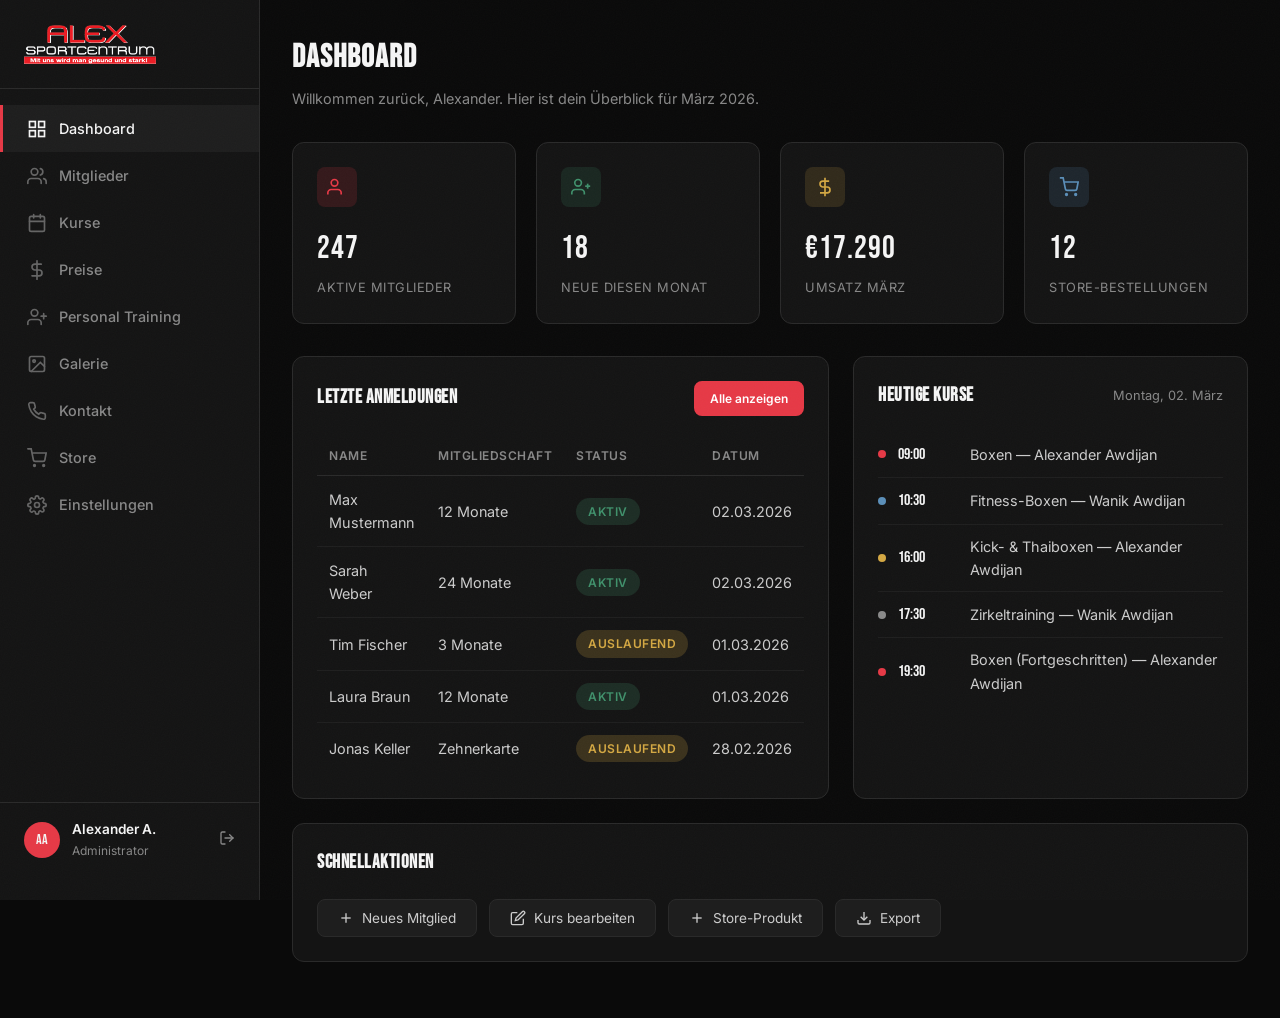
==== commit 47c68c65: "Add Ausstattung section, Personal Training booking, gallery admin, redesigned Kontakt - Add "Unsere " ====
--- a/admin.html
+++ b/admin.html
@@ -44,6 +44,30 @@
           <a href="#" data-section="kurse">
             <svg width="20" height="20" viewBox="0 0 24 24" fill="none" stroke="currentColor" stroke-width="2" stroke-linecap="round"><rect x="3" y="4" width="18" height="18" rx="2"/><path d="M16 2v4M8 2v4M3 10h18"/></svg>
             Kurse
+          </a>
+        </li>
+        <li>
+          <a href="#" data-section="preise">
+            <svg width="20" height="20" viewBox="0 0 24 24" fill="none" stroke="currentColor" stroke-width="2" stroke-linecap="round"><line x1="12" y1="1" x2="12" y2="23"/><path d="M17 5H9.5a3.5 3.5 0 000 7h5a3.5 3.5 0 010 7H6"/></svg>
+            Preise
+          </a>
+        </li>
+        <li>
+          <a href="#" data-section="personaltraining">
+            <svg width="20" height="20" viewBox="0 0 24 24" fill="none" stroke="currentColor" stroke-width="2" stroke-linecap="round"><path d="M17 21v-2a4 4 0 00-4-4H5a4 4 0 00-4 4v2"/><circle cx="9" cy="7" r="4"/><path d="M20 8v6M23 11h-6"/></svg>
+            Personal Training
+          </a>
+        </li>
+        <li>
+          <a href="#" data-section="galerie">
+            <svg width="20" height="20" viewBox="0 0 24 24" fill="none" stroke="currentColor" stroke-width="2" stroke-linecap="round"><rect x="3" y="3" width="18" height="18" rx="2"/><circle cx="8.5" cy="8.5" r="1.5"/><path d="M21 15l-5-5L5 21"/></svg>
+            Galerie
+          </a>
+        </li>
+        <li>
+          <a href="#" data-section="kontakt">
+            <svg width="20" height="20" viewBox="0 0 24 24" fill="none" stroke="currentColor" stroke-width="2" stroke-linecap="round"><path d="M22 16.92v3a2 2 0 01-2.18 2 19.79 19.79 0 01-8.63-3.07 19.5 19.5 0 01-6-6 19.79 19.79 0 01-3.07-8.67A2 2 0 014.11 2h3a2 2 0 012 1.72c.127.96.361 1.903.7 2.81a2 2 0 01-.45 2.11L8.09 9.91a16 16 0 006 6l1.27-1.27a2 2 0 012.11-.45c.907.339 1.85.573 2.81.7A2 2 0 0122 16.92z"/></svg>
+            Kontakt
           </a>
         </li>
         <li>
@@ -191,11 +215,6 @@
               <div class="course-name">Zirkeltraining — Wanik Awdijan</div>
             </div>
             <div class="course-item">
-              <div class="course-dot" style="background:var(--green-light);"></div>
-              <div class="course-time">18:00</div>
-              <div class="course-name">Kinder-Boxen — Alexander Awdijan</div>
-            </div>
-            <div class="course-item">
               <div class="course-dot" style="background:var(--red);"></div>
               <div class="course-time">19:30</div>
               <div class="course-name">Boxen (Fortgeschritten) — Alexander Awdijan</div>
@@ -229,19 +248,311 @@
         </div>
       </div>
 
+      <!-- ===== KURSE VERWALTEN (hidden by default) ===== -->
+      <div class="admin-panel" id="panel-kurse" style="display:none;">
+        <div class="admin-header">
+          <h1>Kurse verwalten</h1>
+          <p>Kurse bearbeiten, Zeiten ändern und auf der Hauptseite aktualisieren.</p>
+        </div>
+
+        <div class="admin-section">
+          <div class="admin-section-header">
+            <h3>Alle Kurse</h3>
+            <button class="btn btn-small" onclick="adminAddKurs()">+ Neuer Kurs</button>
+          </div>
+          <div class="admin-table-wrap">
+            <table class="data-table" id="kurse-table">
+              <thead>
+                <tr>
+                  <th>Farbe</th>
+                  <th>Name</th>
+                  <th>Trainer</th>
+                  <th>Zeiten</th>
+                  <th>Beschreibung</th>
+                  <th>Aktionen</th>
+                </tr>
+              </thead>
+              <tbody id="kurse-tbody"></tbody>
+            </table>
+          </div>
+          <div style="margin-top:16px; display:flex; gap:12px;">
+            <button class="btn btn-primary" onclick="adminSaveKurse()">Speichern & Veröffentlichen</button>
+            <button class="btn btn-outline-dark" onclick="adminResetKurse()">Zurücksetzen</button>
+          </div>
+        </div>
+
+        <div class="admin-section">
+          <div class="admin-section-header">
+            <h3>Wochenübersicht</h3>
+          </div>
+          <div class="admin-week-grid" id="admin-week-grid"></div>
+        </div>
+      </div>
+
+      <!-- ===== PERSONAL TRAINING VERWALTEN (hidden by default) ===== -->
+      <div class="admin-panel" id="panel-personaltraining" style="display:none;">
+        <div class="admin-header">
+          <h1>Personal Training</h1>
+          <p>Buchungen verwalten und verfügbare Zeitslots konfigurieren.</p>
+        </div>
+
+        <div class="admin-section">
+          <div class="pt-admin-tabs">
+            <button class="pt-admin-tab active" data-pt-tab="buchungen">Buchungen</button>
+            <button class="pt-admin-tab" data-pt-tab="slots">Slots verwalten</button>
+          </div>
+
+          <!-- Buchungen Tab -->
+          <div class="pt-admin-content active" id="pt-tab-buchungen">
+            <div class="admin-section-header">
+              <h3>Alle Buchungen</h3>
+              <button class="btn btn-small" onclick="ptClearOldBookings()">Vergangene löschen</button>
+            </div>
+            <div class="admin-table-wrap">
+              <table class="data-table" id="pt-buchungen-table">
+                <thead>
+                  <tr>
+                    <th>Tag</th>
+                    <th>Uhrzeit</th>
+                    <th>Datum</th>
+                    <th>Name</th>
+                    <th>Disziplin</th>
+                    <th>Preis</th>
+                    <th>Telefon</th>
+                    <th>Wünsche</th>
+                    <th>Status</th>
+                    <th>Aktionen</th>
+                  </tr>
+                </thead>
+                <tbody id="pt-buchungen-tbody"></tbody>
+              </table>
+            </div>
+            <p id="pt-no-buchungen" style="color:var(--gray); text-align:center; padding:24px; display:none;">Keine Buchungen vorhanden.</p>
+          </div>
+
+          <!-- Slots Tab -->
+          <div class="pt-admin-content" id="pt-tab-slots">
+            <div class="admin-section-header" style="margin-bottom:16px;">
+              <h3>Verfügbare Zeitslots</h3>
+            </div>
+            <p style="font-size:0.85rem; color:var(--gray); margin-bottom:16px;">Ein Slot pro Zeile (z.B. 09:00). Änderungen werden sofort auf der Buchungsseite sichtbar.</p>
+            <div class="pt-slots-config" id="pt-slots-config"></div>
+            <div style="margin-top:16px; display:flex; gap:12px;">
+              <button class="btn btn-primary" onclick="ptSaveSlots()">Slots speichern</button>
+              <button class="btn btn-outline-dark" onclick="ptResetSlots()">Zurücksetzen</button>
+            </div>
+          </div>
+        </div>
+      </div>
+
+      <!-- ===== PREISE VERWALTEN (hidden by default) ===== -->
+      <div class="admin-panel" id="panel-preise" style="display:none;">
+        <div class="admin-header">
+          <h1>Preise verwalten</h1>
+          <p>Preisoptionen bearbeiten und auf der Hauptseite aktualisieren.</p>
+        </div>
+
+        <div class="admin-section">
+          <div class="admin-section-header">
+            <h3>Alle Preisoptionen</h3>
+            <button class="btn btn-small" onclick="adminAddPreis()">+ Neue Option</button>
+          </div>
+          <div class="admin-table-wrap">
+            <table class="data-table" id="preise-table">
+              <thead>
+                <tr>
+                  <th>Name</th>
+                  <th>Label</th>
+                  <th>Preis</th>
+                  <th>Einheit</th>
+                  <th>Aktionen</th>
+                </tr>
+              </thead>
+              <tbody id="preise-tbody"></tbody>
+            </table>
+          </div>
+          <div style="margin-top:16px; display:flex; gap:12px;">
+            <button class="btn btn-primary" onclick="adminSavePreise()">Speichern & Veröffentlichen</button>
+            <button class="btn btn-outline-dark" onclick="adminResetPreise()">Zurücksetzen</button>
+          </div>
+        </div>
+      </div>
+
+      <!-- ===== GALERIE VERWALTEN (hidden by default) ===== -->
+      <div class="admin-panel" id="panel-galerie" style="display:none;">
+        <div class="admin-header">
+          <h1>Galerie verwalten</h1>
+          <p>Bilder hinzufügen, bearbeiten, umsortieren und löschen. Änderungen werden auf der Galerie-Seite sichtbar.</p>
+        </div>
+
+        <div class="admin-section">
+          <div class="admin-section-header">
+            <h3>Alle Bilder</h3>
+            <button class="btn btn-small" onclick="galerieAddImage()">+ Bild hinzufügen</button>
+          </div>
+          <div class="galerie-admin-grid" id="galerie-admin-grid"></div>
+          <div style="margin-top:16px; display:flex; gap:12px;">
+            <button class="btn btn-primary" onclick="galerieSave()">Speichern & Veröffentlichen</button>
+            <button class="btn btn-outline-dark" onclick="galerieReset()">Zurücksetzen</button>
+          </div>
+        </div>
+      </div>
+
+      <!-- ===== KONTAKT VERWALTEN (hidden by default) ===== -->
+      <div class="admin-panel" id="panel-kontakt" style="display:none;">
+        <div class="admin-header">
+          <h1>Kontakt verwalten</h1>
+          <p>Kontaktdaten, Adresse und Social-Media-Links bearbeiten. Änderungen werden auf der Hauptseite sichtbar.</p>
+        </div>
+
+        <div class="admin-section">
+          <h3>Kontaktdaten</h3>
+          <div class="admin-form-grid">
+            <div class="form-group">
+              <label>Firmenname</label>
+              <input type="text" id="kontakt-adresse-firma" placeholder="Alex Sportcentrum GmbH">
+            </div>
+            <div class="form-group">
+              <label>Straße & Hausnummer</label>
+              <input type="text" id="kontakt-adresse-strasse" placeholder="Kohlenhofstr. 1">
+            </div>
+            <div class="form-group">
+              <label>PLZ & Stadt</label>
+              <input type="text" id="kontakt-adresse-plz" placeholder="90443 Nürnberg">
+            </div>
+            <div class="form-group">
+              <label>Google Maps Link</label>
+              <input type="url" id="kontakt-adresse-maps" placeholder="https://www.google.com/maps/place/...">
+            </div>
+            <div class="form-group">
+              <label>Telefon</label>
+              <input type="text" id="kontakt-telefon-input" placeholder="0911 / 242 78 22">
+            </div>
+            <div class="form-group">
+              <label>E-Mail</label>
+              <input type="email" id="kontakt-email-input" placeholder="awdijan@t-online.de">
+            </div>
+          </div>
+        </div>
+
+        <div class="admin-section">
+          <h3>Social Media</h3>
+          <div class="admin-form-grid">
+            <div class="form-group">
+              <label>Instagram URL</label>
+              <input type="url" id="kontakt-instagram" placeholder="https://instagram.com/alexsportcentrum">
+            </div>
+            <div class="form-group">
+              <label>Facebook URL</label>
+              <input type="url" id="kontakt-facebook" placeholder="https://facebook.com/alexsportcentrum">
+            </div>
+            <div class="form-group">
+              <label>YouTube URL</label>
+              <input type="url" id="kontakt-youtube" placeholder="https://youtube.com/@alexsportcentrum">
+            </div>
+            <div class="form-group">
+              <label>TikTok URL</label>
+              <input type="url" id="kontakt-tiktok" placeholder="https://tiktok.com/@alexsportcentrum">
+            </div>
+          </div>
+        </div>
+
+        <div style="margin-top:16px; display:flex; gap:12px;">
+          <button class="btn btn-primary" onclick="kontaktSave()">Speichern & Veröffentlichen</button>
+          <button class="btn btn-outline-dark" onclick="kontaktReset()">Zurücksetzen</button>
+        </div>
+      </div>
+
     </main>
   </div>
 
   <script>
-    // Sidebar nav highlight
+    // === Default Data ===
+    const FARB_PALETTE = [
+      { value: '#e63946', label: 'Rot' },
+      { value: '#d4a843', label: 'Gold' },
+      { value: '#5b8fb9', label: 'Blau' },
+      { value: '#8a8a8a', label: 'Grau' },
+      { value: '#b07aab', label: 'Lila' },
+      { value: '#40916c', label: 'Grün' },
+      { value: '#2d6a4f', label: 'Dunkelgrün' },
+      { value: '#e07b39', label: 'Orange' },
+      { value: '#3a86a8', label: 'Petrol' },
+      { value: '#c1121f', label: 'Dunkelrot' }
+    ];
+
+    const DEFAULT_KURSE = [
+      { id: 'boxen', name: 'Boxen', trainer: 'Alexander Awdijan', zeiten: 'Mo 18:30, Mi 18:30, Di 18:30 (Fortg.), Sa 16:00', beschreibung: 'Technik, Pratzen & Sparring', farbe: '#e63946' },
+      { id: 'kick', name: 'Kick- & Thaiboxen', trainer: 'Wanik Awdijan', zeiten: 'Mo 20:00, Mi 20:00, Fr 18:30', beschreibung: 'Schlag- & Tritttechnik', farbe: '#d4a843' },
+      { id: 'fitness', name: 'Fitness-Boxen', trainer: 'Wanik Awdijan', zeiten: 'Di 20:00, Do 20:00, Fr 20:00', beschreibung: 'Ausdauer & Kraft', farbe: '#5b8fb9' },
+      { id: 'zirkel', name: 'Zirkeltraining', trainer: 'Wanik Awdijan', zeiten: 'Di 18:30, Do 18:30', beschreibung: 'Ganzkörper-Workout im Zirkel', farbe: '#8a8a8a' },
+      { id: 'pilates', name: 'Faszien & Pilates', trainer: 'Wanik Awdijan', zeiten: 'Do 18:30', beschreibung: 'Mobilität & Regeneration', farbe: '#b07aab' }
+    ];
+
+    const DEFAULT_PREISE = [
+      { id: '1monat', name: '1 Monat', label: 'Flexibel', preis: '110', einheit: '€ / Mo' },
+      { id: '3monate', name: '3 Monate', label: 'Starter', preis: '90', einheit: '€ / Mo' },
+      { id: '6monate', name: '6 Monate', label: 'Halbjahr', preis: '80', einheit: '€ / Mo' },
+      { id: '12monate', name: '12 Monate', label: 'Beliebt', preis: '70', einheit: '€ / Mo' },
+      { id: '24monate', name: '24 Monate', label: 'Bester Preis', preis: '60', einheit: '€ / Mo' }
+    ];
+
+    // === State ===
+    let kurseData = JSON.parse(localStorage.getItem('alex_kurse')) || [...DEFAULT_KURSE];
+    let preiseData = JSON.parse(localStorage.getItem('alex_preise')) || [...DEFAULT_PREISE];
+
+    // === Panel Navigation ===
+    const dashboardContent = document.querySelector('.stat-grid');
+    const dashboardParents = [
+      dashboardContent,
+      document.querySelector('.admin-grid-2'),
+      document.querySelector('.admin-section:last-of-type'),
+      document.querySelector('.admin-header')
+    ].filter(Boolean);
+
+    // Collect all dashboard-level elements (everything before the panels)
+    function getDashboardElements() {
+      const main = document.querySelector('.admin-main');
+      const els = [];
+      for (let child of main.children) {
+        if (child.classList.contains('admin-panel')) break;
+        els.push(child);
+      }
+      return els;
+    }
+
+    function showPanel(section) {
+      const dashEls = getDashboardElements();
+      const panelKurse = document.getElementById('panel-kurse');
+      const panelPreise = document.getElementById('panel-preise');
+      const panelPT = document.getElementById('panel-personaltraining');
+      const panelGalerie = document.getElementById('panel-galerie');
+      const panelKontakt = document.getElementById('panel-kontakt');
+
+      dashEls.forEach(el => el.style.display = section === 'dashboard' ? '' : 'none');
+      panelKurse.style.display = section === 'kurse' ? '' : 'none';
+      panelPreise.style.display = section === 'preise' ? '' : 'none';
+      panelPT.style.display = section === 'personaltraining' ? '' : 'none';
+      panelGalerie.style.display = section === 'galerie' ? '' : 'none';
+      panelKontakt.style.display = section === 'kontakt' ? '' : 'none';
+
+      if (section === 'kurse') { renderKurseTable(); renderWeekGrid(); }
+      if (section === 'preise') renderPreiseTable();
+      if (section === 'personaltraining') { ptRenderBuchungen(); ptRenderSlotsConfig(); }
+      if (section === 'galerie') galerieRender();
+      if (section === 'kontakt') kontaktLoad();
+    }
+
+    // Sidebar nav
     document.querySelectorAll('.admin-nav a').forEach(link => {
       link.addEventListener('click', (e) => {
         if (link.getAttribute('href') === '#') {
           e.preventDefault();
           document.querySelectorAll('.admin-nav a').forEach(l => l.classList.remove('active'));
           link.classList.add('active');
+          const section = link.dataset.section;
+          showPanel(section);
         }
-        // Close sidebar on mobile
         document.getElementById('admin-sidebar').classList.remove('open');
       });
     });
@@ -251,7 +562,6 @@
       document.getElementById('admin-sidebar').classList.toggle('open');
     });
 
-    // Close sidebar when clicking outside on mobile
     document.addEventListener('click', (e) => {
       const sidebar = document.getElementById('admin-sidebar');
       const toggle = document.getElementById('sidebar-toggle');
@@ -259,6 +569,435 @@
         sidebar.classList.remove('open');
       }
     });
+
+    // === Kurse CRUD ===
+    function renderKurseTable() {
+      const tbody = document.getElementById('kurse-tbody');
+      tbody.innerHTML = kurseData.map((k, i) => `
+        <tr>
+          <td>
+            <div class="farb-picker-wrap">
+              <div class="farb-vorschau" style="background:${k.farbe || '#e63946'}" onclick="this.nextElementSibling.classList.toggle('open')"></div>
+              <div class="farb-palette">${FARB_PALETTE.map(f =>
+                `<button class="farb-dot${f.value === (k.farbe || '#e63946') ? ' active' : ''}" style="background:${f.value}" title="${f.label}" onclick="kurseData[${i}].farbe='${f.value}'; renderKurseTable()"></button>`
+              ).join('')}<label class="farb-custom-label"><input type="color" value="${k.farbe || '#e63946'}" onchange="kurseData[${i}].farbe=this.value; renderKurseTable()"></label></div>
+            </div>
+          </td>
+          <td><input type="text" class="admin-input" value="${esc(k.name)}" onchange="kurseData[${i}].name=this.value"></td>
+          <td><input type="text" class="admin-input" value="${esc(k.trainer)}" onchange="kurseData[${i}].trainer=this.value"></td>
+          <td><input type="text" class="admin-input" value="${esc(k.zeiten)}" onchange="kurseData[${i}].zeiten=this.value"></td>
+          <td><input type="text" class="admin-input" value="${esc(k.beschreibung)}" onchange="kurseData[${i}].beschreibung=this.value"></td>
+          <td><button class="btn-icon-delete" onclick="adminDeleteKurs(${i})" title="Löschen">&times;</button></td>
+        </tr>
+      `).join('');
+    }
+
+    function adminAddKurs() {
+      const id = 'kurs-' + Date.now();
+      kurseData.push({ id, name: 'Neuer Kurs', trainer: '', zeiten: '', beschreibung: '', farbe: '#40916c' });
+      renderKurseTable();
+    }
+
+    function adminDeleteKurs(i) {
+      if (confirm('Kurs "' + kurseData[i].name + '" wirklich löschen?')) {
+        kurseData.splice(i, 1);
+        renderKurseTable();
+        renderWeekGrid();
+      }
+    }
+
+    function adminSaveKurse() {
+      localStorage.setItem('alex_kurse', JSON.stringify(kurseData));
+      renderWeekGrid();
+      showToast('Kurse gespeichert!');
+    }
+
+    function adminResetKurse() {
+      if (confirm('Alle Änderungen verwerfen und auf Standard zurücksetzen?')) {
+        kurseData = [...DEFAULT_KURSE];
+        localStorage.removeItem('alex_kurse');
+        renderKurseTable();
+        renderWeekGrid();
+        showToast('Kurse zurückgesetzt.');
+      }
+    }
+
+    // === Wochenübersicht ===
+    function renderWeekGrid() {
+      const grid = document.getElementById('admin-week-grid');
+      const days = ['Mo', 'Di', 'Mi', 'Do', 'Fr', 'Sa'];
+      const dayMap = { 'Mo': [], 'Di': [], 'Mi': [], 'Do': [], 'Fr': [], 'Sa': [] };
+
+      kurseData.forEach(k => {
+        const parts = k.zeiten.split(',').map(s => s.trim());
+        parts.forEach(part => {
+          const match = part.match(/^(Mo|Di|Mi|Do|Fr|Sa)\s+(\d{1,2}:\d{2})/);
+          if (match) {
+            dayMap[match[1]].push({ time: match[2], name: k.name, trainer: k.trainer, farbe: k.farbe || '#e63946' });
+          }
+        });
+      });
+
+      grid.innerHTML = days.map(day => {
+        const slots = dayMap[day].sort((a, b) => a.time.localeCompare(b.time));
+        return `<div class="admin-week-day">
+          <div class="admin-week-day-name">${day}</div>
+          ${slots.length ? slots.map(s => `<div class="admin-week-slot" style="border-left:3px solid ${s.farbe};"><span class="aws-time">${s.time}</span><span class="aws-name">${s.name}</span><span class="aws-trainer">${s.trainer}</span></div>`).join('') : '<div class="admin-week-empty">—</div>'}
+        </div>`;
+      }).join('');
+    }
+
+    // === Preise CRUD ===
+    function renderPreiseTable() {
+      const tbody = document.getElementById('preise-tbody');
+      tbody.innerHTML = preiseData.map((p, i) => `
+        <tr>
+          <td><input type="text" class="admin-input" value="${esc(p.name)}" onchange="preiseData[${i}].name=this.value"></td>
+          <td><input type="text" class="admin-input" value="${esc(p.label)}" onchange="preiseData[${i}].label=this.value"></td>
+          <td><input type="text" class="admin-input admin-input-sm" value="${esc(p.preis)}" onchange="preiseData[${i}].preis=this.value"></td>
+          <td><input type="text" class="admin-input" value="${esc(p.einheit)}" onchange="preiseData[${i}].einheit=this.value"></td>
+          <td><button class="btn-icon-delete" onclick="adminDeletePreis(${i})" title="Löschen">&times;</button></td>
+        </tr>
+      `).join('');
+    }
+
+    function adminAddPreis() {
+      const id = 'preis-' + Date.now();
+      preiseData.push({ id, name: 'Neue Option', label: '', preis: '0', einheit: '€ / Mo' });
+      renderPreiseTable();
+    }
+
+    function adminDeletePreis(i) {
+      if (confirm('Preisoption "' + preiseData[i].name + '" wirklich löschen?')) {
+        preiseData.splice(i, 1);
+        renderPreiseTable();
+      }
+    }
+
+    function adminSavePreise() {
+      localStorage.setItem('alex_preise', JSON.stringify(preiseData));
+      showToast('Preise gespeichert!');
+    }
+
+    function adminResetPreise() {
+      if (confirm('Alle Änderungen verwerfen und auf Standard zurücksetzen?')) {
+        preiseData = [...DEFAULT_PREISE];
+        localStorage.removeItem('alex_preise');
+        renderPreiseTable();
+        showToast('Preise zurückgesetzt.');
+      }
+    }
+
+    // Close color palettes on outside click
+    document.addEventListener('click', (e) => {
+      if (!e.target.closest('.farb-picker-wrap')) {
+        document.querySelectorAll('.farb-palette.open').forEach(p => p.classList.remove('open'));
+      }
+    });
+
+    // === Helpers ===
+    function esc(str) {
+      return String(str || '').replace(/"/g, '&quot;').replace(/</g, '&lt;');
+    }
+
+    function showToast(msg) {
+      let toast = document.getElementById('admin-toast');
+      if (!toast) {
+        toast = document.createElement('div');
+        toast.id = 'admin-toast';
+        toast.className = 'admin-toast';
+        document.body.appendChild(toast);
+      }
+      toast.textContent = msg;
+      toast.classList.add('show');
+      setTimeout(() => toast.classList.remove('show'), 2500);
+    }
+
+    // === Personal Training Admin ===
+    const PT_DEFAULT_SLOTS = {
+      'Mo': ['09:00','10:00','11:00','12:00','16:00','17:00','18:00','19:00','20:00'],
+      'Di': ['09:00','10:00','11:00','12:00','16:00','17:00','18:00','19:00','20:00'],
+      'Mi': ['09:00','10:00','11:00','12:00','16:00','17:00','18:00','19:00','20:00'],
+      'Do': ['09:00','10:00','11:00','12:00','16:00','17:00','18:00','19:00','20:00'],
+      'Fr': ['09:00','10:00','11:00','12:00','16:00','17:00','18:00','19:00','20:00'],
+      'Sa': ['10:00','11:00','12:00','13:00','14:00','15:00','16:00','17:00']
+    };
+
+    const DAY_LABELS = { 'Mo':'Montag','Di':'Dienstag','Mi':'Mittwoch','Do':'Donnerstag','Fr':'Freitag','Sa':'Samstag' };
+
+    function ptGetBuchungen() {
+      try { return JSON.parse(localStorage.getItem('alex_pt_buchungen') || '[]'); } catch(e) { return []; }
+    }
+
+    function ptGetSlots() {
+      try {
+        const s = localStorage.getItem('alex_pt_slots');
+        return s ? JSON.parse(s) : PT_DEFAULT_SLOTS;
+      } catch(e) { return PT_DEFAULT_SLOTS; }
+    }
+
+    // Tab switching
+    document.querySelectorAll('.pt-admin-tab').forEach(tab => {
+      tab.addEventListener('click', () => {
+        document.querySelectorAll('.pt-admin-tab').forEach(t => t.classList.remove('active'));
+        document.querySelectorAll('.pt-admin-content').forEach(c => c.classList.remove('active'));
+        tab.classList.add('active');
+        document.getElementById('pt-tab-' + tab.dataset.ptTab).classList.add('active');
+      });
+    });
+
+    function ptRenderBuchungen() {
+      const buchungen = ptGetBuchungen();
+      const tbody = document.getElementById('pt-buchungen-tbody');
+      const noMsg = document.getElementById('pt-no-buchungen');
+      const table = document.getElementById('pt-buchungen-table');
+
+      if (!buchungen.length) {
+        tbody.innerHTML = '';
+        table.style.display = 'none';
+        noMsg.style.display = '';
+        return;
+      }
+
+      table.style.display = '';
+      noMsg.style.display = 'none';
+
+      // Sort by date, then time
+      buchungen.sort((a, b) => (a.datum + a.zeit).localeCompare(b.datum + b.zeit));
+
+      tbody.innerHTML = buchungen.map((b, i) => {
+        const dateParts = b.datum.split('-');
+        const displayDate = dateParts[2] + '.' + dateParts[1] + '.' + dateParts[0];
+        const statusClass = b.status === 'bestätigt' ? 'aktiv' : 'auslaufend';
+        const statusLabel = b.status === 'bestätigt' ? 'Bestätigt' : 'Gebucht';
+        return `<tr>
+          <td>${DAY_LABELS[b.tag] || b.tag}</td>
+          <td>${b.zeit}</td>
+          <td>${displayDate}</td>
+          <td>${esc(b.name || '—')}</td>
+          <td>${esc(b.disziplin || '—')}</td>
+          <td>${b.preis ? b.preis + ' €' : '—'} <span style="font-size:0.7rem;color:var(--gray);">${b.mitglied ? 'Mitglied' : 'Nicht-Mitglied'}</span></td>
+          <td>${b.telefon ? '<a href="tel:' + esc(b.telefon) + '" style="color:var(--red);">' + esc(b.telefon) + '</a>' : '—'}</td>
+          <td style="max-width:180px; font-size:0.8rem; color:var(--light-gray);">${esc(b.wuensche || '—')}</td>
+          <td><span class="status-badge ${statusClass}">${statusLabel}</span></td>
+          <td>
+            ${b.status !== 'bestätigt' ? `<button class="btn btn-small" style="padding:4px 12px; font-size:0.75rem; margin-right:4px;" onclick="ptConfirmBooking(${i})">Bestätigen</button>` : ''}
+            <button class="btn-icon-delete" onclick="ptDeleteBooking(${i})" title="Löschen">&times;</button>
+          </td>
+        </tr>`;
+      }).join('');
+    }
+
+    function ptConfirmBooking(i) {
+      const buchungen = ptGetBuchungen();
+      if (buchungen[i]) {
+        buchungen[i].status = 'bestätigt';
+        localStorage.setItem('alex_pt_buchungen', JSON.stringify(buchungen));
+        ptRenderBuchungen();
+        showToast('Buchung bestätigt!');
+      }
+    }
+
+    function ptDeleteBooking(i) {
+      const buchungen = ptGetBuchungen();
+      if (buchungen[i] && confirm('Buchung ' + (DAY_LABELS[buchungen[i].tag] || buchungen[i].tag) + ' ' + buchungen[i].zeit + ' wirklich löschen?')) {
+        buchungen.splice(i, 1);
+        localStorage.setItem('alex_pt_buchungen', JSON.stringify(buchungen));
+        ptRenderBuchungen();
+        showToast('Buchung gelöscht.');
+      }
+    }
+
+    function ptClearOldBookings() {
+      const buchungen = ptGetBuchungen();
+      const today = new Date();
+      today.setHours(0,0,0,0);
+      const todayStr = today.getFullYear() + '-' + String(today.getMonth()+1).padStart(2,'0') + '-' + String(today.getDate()).padStart(2,'0');
+      const filtered = buchungen.filter(b => b.datum >= todayStr);
+      if (filtered.length === buchungen.length) {
+        showToast('Keine vergangenen Buchungen.');
+        return;
+      }
+      if (confirm((buchungen.length - filtered.length) + ' vergangene Buchung(en) löschen?')) {
+        localStorage.setItem('alex_pt_buchungen', JSON.stringify(filtered));
+        ptRenderBuchungen();
+        showToast('Vergangene Buchungen gelöscht.');
+      }
+    }
+
+    function ptRenderSlotsConfig() {
+      const slots = ptGetSlots();
+      const container = document.getElementById('pt-slots-config');
+      const days = ['Mo','Di','Mi','Do','Fr','Sa'];
+
+      container.innerHTML = days.map(day => {
+        const daySlots = (slots[day] || []).join('\n');
+        return `<div class="pt-slots-day">
+          <h4>${day}</h4>
+          <textarea id="pt-slots-${day}">${daySlots}</textarea>
+        </div>`;
+      }).join('');
+    }
+
+    function ptSaveSlots() {
+      const days = ['Mo','Di','Mi','Do','Fr','Sa'];
+      const slots = {};
+      days.forEach(day => {
+        const textarea = document.getElementById('pt-slots-' + day);
+        slots[day] = textarea.value.split('\n').map(s => s.trim()).filter(s => /^\d{1,2}:\d{2}$/.test(s));
+      });
+      localStorage.setItem('alex_pt_slots', JSON.stringify(slots));
+      showToast('Slots gespeichert!');
+    }
+
+    function ptResetSlots() {
+      if (confirm('Slots auf Standard zurücksetzen?')) {
+        localStorage.removeItem('alex_pt_slots');
+        ptRenderSlotsConfig();
+        showToast('Slots zurückgesetzt.');
+      }
+    }
+
+    // === Galerie Verwaltung ===
+    const DEFAULT_GALERIE = [
+      { id: 'g1', src: 'assets/gym/gallery-alexander.jpg', caption: 'Alexander Awdijan am Sandsack — GBU-Weltmeister in Aktion', label: 'Alexander am Sandsack', wide: true },
+      { id: 'g2', src: 'assets/gym/gallery-gruppentraining.jpg', caption: 'Gruppentraining — volle Halle, volle Energie', label: 'Gruppentraining', wide: false },
+      { id: 'g3', src: 'assets/gym/gallery-sparring.jpg', caption: 'Kick- & Thaiboxen Sparring', label: 'Sparring', wide: true },
+      { id: 'g4', src: 'assets/gym/gallery-kinder.jpg', caption: 'Kinder-Boxen — Disziplin und Spaß', label: 'Kinder-Boxen', wide: false },
+      { id: 'g5', src: 'assets/gym/gallery-fitness.jpg', caption: 'Fitness-Training — Ganzkörper-Workout', label: 'Fitness-Training', wide: false },
+      { id: 'g6', src: 'assets/gym/gallery-handschuhe.jpg', caption: 'Equipment — Qualität von Adidas', label: 'Equipment', wide: false },
+      { id: 'g7', src: 'assets/gym/gallery-studio.jpg', caption: '2000m² Studio — Kraft- und Fitnessbereich', label: 'Unser Studio', wide: false }
+    ];
+
+    let galerieData = JSON.parse(localStorage.getItem('alex_galerie')) || [...DEFAULT_GALERIE];
+
+    function galerieRender() {
+      const grid = document.getElementById('galerie-admin-grid');
+      if (!galerieData.length) {
+        grid.innerHTML = '<p style="color:var(--gray); text-align:center; padding:24px;">Keine Bilder vorhanden.</p>';
+        return;
+      }
+      grid.innerHTML = galerieData.map((img, i) => `
+        <div class="galerie-admin-card">
+          <div class="galerie-admin-preview">
+            <img src="${esc(img.src)}" alt="${esc(img.label)}" onerror="this.style.display='none'">
+          </div>
+          <div class="galerie-admin-fields">
+            <label>Bild-URL / Pfad</label>
+            <input type="text" class="admin-input" value="${esc(img.src)}" onchange="galerieData[${i}].src=this.value; galerieRender()">
+            <label>Titel (Overlay)</label>
+            <input type="text" class="admin-input" value="${esc(img.label)}" onchange="galerieData[${i}].label=this.value">
+            <label>Beschreibung (Lightbox)</label>
+            <input type="text" class="admin-input" value="${esc(img.caption)}" onchange="galerieData[${i}].caption=this.value">
+            <label class="galerie-admin-checkbox">
+              <input type="checkbox" ${img.wide ? 'checked' : ''} onchange="galerieData[${i}].wide=this.checked">
+              Breites Bild (2 Spalten)
+            </label>
+          </div>
+          <div class="galerie-admin-actions">
+            ${i > 0 ? `<button class="galerie-move-btn" onclick="galerieMove(${i},-1)" title="Nach oben">&uarr;</button>` : '<span></span>'}
+            ${i < galerieData.length - 1 ? `<button class="galerie-move-btn" onclick="galerieMove(${i},1)" title="Nach unten">&darr;</button>` : '<span></span>'}
+            <button class="btn-icon-delete" onclick="galerieDelete(${i})" title="Löschen">&times;</button>
+          </div>
+        </div>
+      `).join('');
+    }
+
+    function galerieAddImage() {
+      galerieData.push({
+        id: 'g-' + Date.now(),
+        src: 'assets/gym/',
+        caption: '',
+        label: 'Neues Bild',
+        wide: false
+      });
+      galerieRender();
+      // Scroll to bottom
+      const grid = document.getElementById('galerie-admin-grid');
+      grid.lastElementChild.scrollIntoView({ behavior: 'smooth' });
+    }
+
+    function galerieDelete(i) {
+      if (confirm('Bild "' + galerieData[i].label + '" wirklich löschen?')) {
+        galerieData.splice(i, 1);
+        galerieRender();
+      }
+    }
+
+    function galerieMove(i, dir) {
+      const j = i + dir;
+      if (j < 0 || j >= galerieData.length) return;
+      [galerieData[i], galerieData[j]] = [galerieData[j], galerieData[i]];
+      galerieRender();
+    }
+
+    function galerieSave() {
+      localStorage.setItem('alex_galerie', JSON.stringify(galerieData));
+      showToast('Galerie gespeichert!');
+    }
+
+    function galerieReset() {
+      if (confirm('Galerie auf Standard zurücksetzen?')) {
+        galerieData = [...DEFAULT_GALERIE];
+        localStorage.removeItem('alex_galerie');
+        galerieRender();
+        showToast('Galerie zurückgesetzt.');
+      }
+    }
+
+    // ===== KONTAKT ADMIN =====
+    const DEFAULT_KONTAKT = {
+      adresse_firma: 'Alex Sportcentrum GmbH',
+      adresse_strasse: 'Kohlenhofstr. 1',
+      adresse_plz: '90443 Nürnberg',
+      adresse_maps: 'https://www.google.com/maps/place/Alex+Sportcentrum+GmbH/@49.4434333,11.0677513,17z',
+      telefon: '0911 / 242 78 22',
+      email: 'awdijan@t-online.de',
+      instagram: 'https://instagram.com/alexsportcentrum',
+      facebook: 'https://facebook.com/alexsportcentrum',
+      youtube: 'https://youtube.com/@alexsportcentrum',
+      tiktok: 'https://tiktok.com/@alexsportcentrum'
+    };
+
+    function kontaktLoad() {
+      var data = localStorage.getItem('alex_kontakt');
+      var k = data ? JSON.parse(data) : { ...DEFAULT_KONTAKT };
+      document.getElementById('kontakt-adresse-firma').value = k.adresse_firma || '';
+      document.getElementById('kontakt-adresse-strasse').value = k.adresse_strasse || '';
+      document.getElementById('kontakt-adresse-plz').value = k.adresse_plz || '';
+      document.getElementById('kontakt-adresse-maps').value = k.adresse_maps || '';
+      document.getElementById('kontakt-telefon-input').value = k.telefon || '';
+      document.getElementById('kontakt-email-input').value = k.email || '';
+      document.getElementById('kontakt-instagram').value = k.instagram || '';
+      document.getElementById('kontakt-facebook').value = k.facebook || '';
+      document.getElementById('kontakt-youtube').value = k.youtube || '';
+      document.getElementById('kontakt-tiktok').value = k.tiktok || '';
+    }
+
+    function kontaktSave() {
+      var k = {
+        adresse_firma: document.getElementById('kontakt-adresse-firma').value.trim(),
+        adresse_strasse: document.getElementById('kontakt-adresse-strasse').value.trim(),
+        adresse_plz: document.getElementById('kontakt-adresse-plz').value.trim(),
+        adresse_maps: document.getElementById('kontakt-adresse-maps').value.trim(),
+        telefon: document.getElementById('kontakt-telefon-input').value.trim(),
+        email: document.getElementById('kontakt-email-input').value.trim(),
+        instagram: document.getElementById('kontakt-instagram').value.trim(),
+        facebook: document.getElementById('kontakt-facebook').value.trim(),
+        youtube: document.getElementById('kontakt-youtube').value.trim(),
+        tiktok: document.getElementById('kontakt-tiktok').value.trim()
+      };
+      localStorage.setItem('alex_kontakt', JSON.stringify(k));
+      showToast('Kontaktdaten gespeichert!');
+    }
+
+    function kontaktReset() {
+      if (confirm('Kontaktdaten auf Standard zurücksetzen?')) {
+        localStorage.removeItem('alex_kontakt');
+        kontaktLoad();
+        showToast('Kontaktdaten zurückgesetzt.');
+      }
+    }
   </script>
 </body>
 </html>
--- a/css/style.css
+++ b/css/style.css
@@ -562,6 +562,7 @@
   gap: 16px;
   transition: var(--transition);
   cursor: pointer;
+  border-left: 3px solid var(--dark-3);
   position: relative;
   overflow: hidden;
 }
@@ -574,6 +575,13 @@
   width: 3px;
   height: 100%;
 }
+
+.disc-card.disc-boxen   { border-left-color: var(--red);   background: rgba(230,57,70,0.08); }
+.disc-card.disc-kick    { border-left-color: var(--gold);  background: rgba(212,168,67,0.08); }
+.disc-card.disc-fitness { border-left-color: #5b8fb9;      background: rgba(91,143,185,0.08); }
+.disc-card.disc-zirkel  { border-left-color: #8a8a8a;      background: rgba(138,138,138,0.08); }
+.disc-card.disc-pilates { border-left-color: #b07aab;      background: rgba(176,122,171,0.08); }
+.disc-card.disc-kinder  { border-left-color: var(--green-light); background: rgba(64,145,108,0.08); }
 
 .disc-card.disc-boxen::before   { background: var(--red); }
 .disc-card.disc-kick::before    { background: var(--gold); }
@@ -932,6 +940,97 @@
   color: var(--gray);
 }
 
+.kursplan-extras {
+  display: grid;
+  grid-template-columns: 1fr 1fr;
+  gap: 16px;
+  margin-top: 32px;
+  max-width: 900px;
+  margin-left: auto;
+  margin-right: auto;
+}
+
+.kursplan-extra-card {
+  display: flex;
+  align-items: flex-start;
+  gap: 16px;
+  padding: 24px;
+  background: var(--dark-2);
+  border: 1px solid var(--dark-3);
+  border-radius: var(--radius);
+  transition: var(--transition);
+  text-decoration: none;
+  color: inherit;
+}
+
+.kursplan-extra-card:hover {
+  transform: translateY(-3px);
+  box-shadow: var(--shadow);
+  border-color: rgba(230, 57, 70, 0.25);
+}
+
+.kursplan-extra-massage:hover {
+  border-color: rgba(212, 168, 67, 0.25);
+}
+
+.kursplan-extra-icon {
+  width: 48px;
+  height: 48px;
+  border-radius: 50%;
+  background: rgba(230, 57, 70, 0.1);
+  color: var(--red);
+  display: flex;
+  align-items: center;
+  justify-content: center;
+  flex-shrink: 0;
+}
+
+.kursplan-extra-massage .kursplan-extra-icon {
+  background: rgba(212, 168, 67, 0.1);
+  color: var(--gold);
+}
+
+.kursplan-extra-text {
+  flex: 1;
+  min-width: 0;
+}
+
+.kursplan-extra-text strong {
+  display: block;
+  font-family: var(--font-display);
+  font-size: 1.1rem;
+  letter-spacing: 0.5px;
+  margin-bottom: 4px;
+  color: var(--white);
+}
+
+.kursplan-extra-text span {
+  font-size: 0.82rem;
+  color: var(--gray);
+  line-height: 1.5;
+  display: block;
+}
+
+.kursplan-extra-link {
+  display: block;
+  margin-top: 10px;
+  font-size: 0.8rem;
+  font-weight: 600;
+  color: var(--red);
+  white-space: nowrap;
+  align-self: flex-end;
+}
+
+.kursplan-extra-massage .kursplan-extra-link {
+  color: var(--gold);
+}
+
+@media (max-width: 768px) {
+  .kursplan-extras {
+    grid-template-columns: 1fr;
+  }
+}
+
 /* Mobile day-based view — hidden on desktop */
 .kursplan-days {
   display: none;
@@ -944,8 +1043,10 @@
 
 .trainer-cards {
   display: grid;
-  grid-template-columns: repeat(3, 1fr);
-  gap: 24px;
+  grid-template-columns: repeat(2, 1fr);
+  gap: 32px;
+  max-width: 900px;
+  margin: 0 auto;
 }
 
 .trainer-card {
@@ -1279,8 +1380,8 @@
 
 .preis-cards {
   display: grid;
-  grid-template-columns: repeat(4, 1fr);
-  gap: 20px;
+  grid-template-columns: repeat(5, 1fr);
+  gap: 16px;
 }
 
 .preis-card {
@@ -1436,7 +1537,13 @@
   color: var(--gray);
 }
 
-@media (max-width: 1024px) {
+@media (max-width: 1200px) {
+  .preis-cards {
+    grid-template-columns: repeat(3, 1fr);
+  }
+}
+
+@media (max-width: 768px) {
   .preis-cards {
     grid-template-columns: repeat(2, 1fr);
   }
@@ -1639,59 +1746,95 @@
   background: var(--black);
 }
 
-.kontakt-grid {
-  display: grid;
-  grid-template-columns: 1fr 1fr;
-  gap: 64px;
-  align-items: start;
-}
-
-.kontakt-text h2 {
-  font-family: var(--font-display);
-  font-size: clamp(2rem, 4vw, 3rem);
-  letter-spacing: 2px;
-  margin-bottom: 16px;
-}
-
-.kontakt-text > p {
-  color: var(--light-gray);
-  font-size: 1rem;
-  line-height: 1.7;
+.kontakt-row {
+  display: flex;
+  gap: 24px;
+  justify-content: center;
+  flex-wrap: wrap;
   margin-bottom: 40px;
 }
 
-.kontakt-info {
+.kontakt-card {
   display: flex;
   flex-direction: column;
-  gap: 24px;
-}
-
-.kontakt-item {
-  display: flex;
-  gap: 16px;
-  align-items: flex-start;
+  align-items: center;
+  text-align: center;
+  gap: 12px;
+  flex: 1;
+  min-width: 220px;
+  max-width: 320px;
+  background: var(--dark);
+  border: 1px solid var(--dark-3);
+  border-radius: var(--radius);
+  padding: 32px 24px;
+  text-decoration: none;
+  color: var(--white);
+  transition: var(--transition);
+}
+
+.kontakt-card:hover {
+  border-color: var(--red);
+  transform: translateY(-4px);
+  box-shadow: 0 8px 24px rgba(230, 57, 70, 0.15);
 }
 
 .kontakt-icon {
-  font-size: 1.5rem;
+  width: 52px;
+  height: 52px;
+  display: flex;
+  align-items: center;
+  justify-content: center;
+  background: rgba(230, 57, 70, 0.1);
+  border-radius: 50%;
+  color: var(--red);
   flex-shrink: 0;
 }
 
-.kontakt-item strong {
+.kontakt-card strong {
   display: block;
-  font-size: 0.85rem;
+  font-size: 0.8rem;
   text-transform: uppercase;
-  letter-spacing: 1px;
-  margin-bottom: 2px;
-}
-
-.kontakt-item p {
+  letter-spacing: 1.5px;
+  color: var(--red);
+}
+
+.kontakt-card p {
   font-size: 0.9rem;
   color: var(--light-gray);
-}
-
-.kontakt-item a:hover {
-  color: var(--red);
+  line-height: 1.6;
+  margin: 0;
+}
+
+.kontakt-social {
+  display: flex;
+  gap: 16px;
+  justify-content: center;
+  flex-wrap: wrap;
+}
+
+.kontakt-social-link {
+  display: flex;
+  align-items: center;
+  gap: 8px;
+  padding: 10px 20px;
+  background: var(--dark);
+  border: 1px solid var(--dark-3);
+  border-radius: 999px;
+  color: var(--light-gray);
+  text-decoration: none;
+  font-size: 0.85rem;
+  font-weight: 500;
+  transition: var(--transition);
+}
+
+.kontakt-social-link:hover {
+  color: var(--white);
+  border-color: var(--red);
+  background: rgba(230, 57, 70, 0.1);
+}
+
+.kontakt-social-link svg {
+  flex-shrink: 0;
 }
 
 /* Form */
@@ -1856,8 +1999,13 @@
     grid-template-columns: 1fr;
   }
 
-  .kontakt-grid {
-    grid-template-columns: 1fr;
+  .kontakt-row {
+    gap: 16px;
+  }
+
+  .kontakt-card {
+    min-width: 180px;
+    padding: 24px 16px;
   }
 
   .footer-grid {
@@ -2205,8 +2353,28 @@
   }
 
   /* ===== Kontakt Mobile ===== */
+  .kontakt-row {
+    flex-direction: column;
+    align-items: center;
+  }
+
+  .kontakt-card {
+    min-width: unset;
+    width: 100%;
+    max-width: 100%;
+  }
+
   .kontakt-form-wrap {
     padding: 24px;
+  }
+
+  .kontakt-social {
+    gap: 10px;
+  }
+
+  .kontakt-social-link {
+    padding: 8px 14px;
+    font-size: 0.8rem;
   }
 
   /* ===== Footer Mobile ===== */
@@ -2373,6 +2541,10 @@
   }
 
   /* Kontakt */
+  .kontakt-card {
+    padding: 20px 16px;
+  }
+
   .kontakt-form-wrap {
     padding: 20px 16px;
   }
@@ -3162,6 +3334,18 @@
   color: var(--white);
 }
 
+.admin-form-grid {
+  display: grid;
+  grid-template-columns: 1fr 1fr;
+  gap: 16px;
+}
+
+@media (max-width: 768px) {
+  .admin-form-grid {
+    grid-template-columns: 1fr;
+  }
+}
+
 .data-table {
   width: 100%;
   border-collapse: collapse;
@@ -4134,3 +4318,967 @@
 .review-card .review-text {
   font-style: italic;
 }
+
+/* --- Admin: Kurse & Preise Verwaltung --- */
+.admin-panel {
+  animation: fadeIn 0.3s ease;
+}
+
+@keyframes fadeIn {
+  from { opacity: 0; transform: translateY(8px); }
+  to { opacity: 1; transform: translateY(0); }
+}
+
+.admin-table-wrap {
+  overflow-x: auto;
+  -webkit-overflow-scrolling: touch;
+}
+
+.admin-input {
+  background: var(--dark);
+  border: 1px solid var(--dark-3);
+  color: var(--white);
+  padding: 8px 12px;
+  border-radius: var(--radius-sm);
+  font-size: 0.85rem;
+  font-family: var(--font-body);
+  width: 100%;
+  min-width: 100px;
+  transition: border-color 0.2s;
+}
+
+.admin-input:focus {
+  outline: none;
+  border-color: var(--red);
+}
+
+.admin-input-sm {
+  max-width: 80px;
+}
+
+.btn-icon-delete {
+  background: none;
+  border: 1px solid rgba(230, 57, 70, 0.3);
+  color: var(--red);
+  font-size: 1.2rem;
+  cursor: pointer;
+  padding: 4px 10px;
+  border-radius: var(--radius-sm);
+  transition: var(--transition);
+  line-height: 1;
+}
+
+.btn-icon-delete:hover {
+  background: rgba(230, 57, 70, 0.15);
+  border-color: var(--red);
+}
+
+/* Admin Farb-Picker */
+.farb-picker-wrap {
+  position: relative;
+  display: inline-block;
+}
+
+.farb-vorschau {
+  width: 28px;
+  height: 28px;
+  border-radius: 6px;
+  cursor: pointer;
+  border: 2px solid var(--dark-3);
+  transition: border-color 0.2s;
+}
+
+.farb-vorschau:hover {
+  border-color: var(--white);
+}
+
+.farb-palette {
+  display: none;
+  position: absolute;
+  top: 36px;
+  left: 0;
+  z-index: 20;
+  background: var(--dark-2);
+  border: 1px solid var(--dark-3);
+  border-radius: var(--radius-sm);
+  padding: 8px;
+  gap: 6px;
+  flex-wrap: wrap;
+  width: 180px;
+  box-shadow: var(--shadow);
+}
+
+.farb-palette.open {
+  display: flex;
+}
+
+.farb-dot {
+  width: 24px;
+  height: 24px;
+  border-radius: 50%;
+  border: 2px solid transparent;
+  cursor: pointer;
+  transition: transform 0.15s, border-color 0.15s;
+}
+
+.farb-dot:hover {
+  transform: scale(1.2);
+}
+
+.farb-dot.active {
+  border-color: var(--pure-white);
+  box-shadow: 0 0 0 2px var(--dark-2);
+}
+
+.farb-custom-label {
+  display: flex;
+  align-items: center;
+  justify-content: center;
+  width: 24px;
+  height: 24px;
+  border-radius: 50%;
+  border: 2px dashed var(--gray);
+  cursor: pointer;
+  overflow: hidden;
+}
+
+.farb-custom-label input[type="color"] {
+  opacity: 0;
+  width: 30px;
+  height: 30px;
+  cursor: pointer;
+  border: none;
+  padding: 0;
+}
+
+/* Admin Week Grid */
+.admin-week-grid {
+  display: grid;
+  grid-template-columns: repeat(6, 1fr);
+  gap: 12px;
+}
+
+.admin-week-day {
+  background: var(--dark);
+  border: 1px solid var(--dark-3);
+  border-radius: var(--radius-sm);
+  padding: 12px;
+  min-height: 120px;
+}
+
+.admin-week-day-name {
+  font-family: var(--font-display);
+  font-size: 1.1rem;
+  letter-spacing: 1px;
+  color: var(--red);
+  margin-bottom: 8px;
+  padding-bottom: 8px;
+  border-bottom: 1px solid var(--dark-3);
+}
+
+.admin-week-slot {
+  padding: 6px 0;
+  border-bottom: 1px solid rgba(255,255,255,0.05);
+  font-size: 0.8rem;
+}
+
+.admin-week-slot:last-child {
+  border-bottom: none;
+}
+
+.aws-time {
+  color: var(--gold);
+  font-weight: 600;
+  display: block;
+}
+
+.aws-name {
+  color: var(--white);
+  display: block;
+}
+
+.aws-trainer {
+  color: var(--gray);
+  font-size: 0.75rem;
+}
+
+.admin-week-empty {
+  color: var(--gray);
+  font-size: 0.85rem;
+  text-align: center;
+  padding: 16px 0;
+}
+
+/* Admin Toast */
+.admin-toast {
+  position: fixed;
+  bottom: 24px;
+  right: 24px;
+  background: var(--green);
+  color: var(--pure-white);
+  padding: 14px 28px;
+  border-radius: var(--radius-sm);
+  font-size: 0.9rem;
+  font-weight: 600;
+  opacity: 0;
+  transform: translateY(20px);
+  transition: all 0.3s ease;
+  z-index: 9999;
+  pointer-events: none;
+}
+
+.admin-toast.show {
+  opacity: 1;
+  transform: translateY(0);
+}
+
+/* Data table improvements for admin */
+.data-table td {
+  vertical-align: middle;
+}
+
+.data-table input.admin-input {
+  margin: -4px 0;
+}
+
+@media (max-width: 768px) {
+  .admin-week-grid {
+    grid-template-columns: repeat(3, 1fr);
+  }
+}
+
+@media (max-width: 480px) {
+  .admin-week-grid {
+    grid-template-columns: repeat(2, 1fr);
+  }
+}
+
+/* ============================================================
+   AUSSTATTUNG SECTION
+   ============================================================ */
+.ausstattung {
+  background: var(--dark);
+}
+
+.ausstattung-grid {
+  display: grid;
+  grid-template-columns: repeat(5, 1fr);
+  gap: 20px;
+}
+
+.ausstattung-card {
+  background: var(--dark-2);
+  border: 1px solid var(--dark-3);
+  border-radius: var(--radius);
+  padding: 32px 24px;
+  text-align: center;
+  transition: var(--transition);
+}
+
+.ausstattung-card:hover {
+  transform: translateY(-4px);
+  box-shadow: var(--shadow);
+  border-color: rgba(230, 57, 70, 0.2);
+}
+
+.ausstattung-icon {
+  width: 56px;
+  height: 56px;
+  border-radius: 50%;
+  background: rgba(230, 57, 70, 0.1);
+  display: flex;
+  align-items: center;
+  justify-content: center;
+  margin: 0 auto 16px;
+  color: var(--red);
+}
+
+.ausstattung-icon svg {
+  width: 26px;
+  height: 26px;
+}
+
+.ausstattung-card h3 {
+  font-family: var(--font-display);
+  font-size: 1.2rem;
+  letter-spacing: 0.5px;
+  margin-bottom: 8px;
+}
+
+.ausstattung-card p {
+  font-size: 0.85rem;
+  color: var(--gray);
+  line-height: 1.5;
+}
+
+@media (max-width: 1024px) {
+  .ausstattung-grid {
+    grid-template-columns: repeat(3, 1fr);
+  }
+}
+
+@media (max-width: 768px) {
+  .ausstattung-grid {
+    grid-template-columns: repeat(2, 1fr);
+  }
+}
+
+@media (max-width: 480px) {
+  .ausstattung-grid {
+    grid-template-columns: 1fr;
+  }
+}
+
+/* ============================================================
+   PERSONAL TRAINING — Booking Page
+   ============================================================ */
+.pt-hero {
+  background: var(--dark);
+  padding: 120px 0 60px;
+  text-align: center;
+}
+
+.pt-hero h1 {
+  font-family: var(--font-display);
+  font-size: clamp(2.5rem, 6vw, 4rem);
+  letter-spacing: 2px;
+  margin-bottom: 16px;
+}
+
+.pt-hero p {
+  font-size: 1.05rem;
+  color: var(--light-gray);
+  max-width: 600px;
+  margin: 0 auto;
+}
+
+.pt-section {
+  padding: 60px 0 100px;
+  background: var(--black);
+}
+
+.pt-week-nav {
+  display: flex;
+  align-items: center;
+  justify-content: center;
+  gap: 20px;
+  margin-bottom: 40px;
+}
+
+.pt-week-label {
+  font-family: var(--font-display);
+  font-size: 1.3rem;
+  letter-spacing: 1px;
+  min-width: 240px;
+  text-align: center;
+}
+
+.pt-week-btn {
+  background: var(--dark-2);
+  border: 1px solid var(--dark-3);
+  color: var(--white);
+  width: 40px;
+  height: 40px;
+  border-radius: 50%;
+  display: flex;
+  align-items: center;
+  justify-content: center;
+  cursor: pointer;
+  transition: var(--transition);
+}
+
+.pt-week-btn:hover {
+  background: var(--dark-3);
+  border-color: var(--red);
+}
+
+.pt-calendar {
+  display: grid;
+  grid-template-columns: repeat(6, 1fr);
+  gap: 12px;
+}
+
+.pt-day {
+  background: var(--dark);
+  border: 1px solid var(--dark-3);
+  border-radius: var(--radius);
+  overflow: hidden;
+}
+
+.pt-day-head {
+  background: var(--dark-2);
+  padding: 12px;
+  text-align: center;
+  border-bottom: 1px solid var(--dark-3);
+}
+
+.pt-day-name {
+  font-family: var(--font-display);
+  font-size: 1rem;
+  letter-spacing: 1px;
+  color: var(--white);
+}
+
+.pt-day-date {
+  font-size: 0.75rem;
+  color: var(--gray);
+  margin-top: 2px;
+}
+
+.pt-day-slots {
+  padding: 8px;
+  display: flex;
+  flex-direction: column;
+  gap: 6px;
+  min-height: 100px;
+}
+
+.pt-slot {
+  padding: 10px 12px;
+  background: var(--dark-2);
+  border: 1px solid var(--dark-3);
+  border-radius: var(--radius-sm);
+  text-align: center;
+  cursor: pointer;
+  transition: var(--transition);
+  font-size: 0.85rem;
+  font-weight: 500;
+  color: var(--white);
+}
+
+.pt-slot:hover {
+  border-color: var(--red);
+  background: rgba(230, 57, 70, 0.08);
+}
+
+.pt-slot.gebucht {
+  background: rgba(230, 57, 70, 0.15);
+  border-color: var(--red);
+  color: var(--red);
+  cursor: not-allowed;
+  font-weight: 600;
+  position: relative;
+}
+
+.pt-slot.gebucht::after {
+  content: ' \2713';
+}
+
+.pt-slot-empty {
+  padding: 10px 12px;
+  text-align: center;
+  font-size: 0.8rem;
+  color: var(--dark-3);
+}
+
+/* Booking Confirmation Dialog */
+.pt-dialog-backdrop {
+  position: fixed;
+  inset: 0;
+  background: rgba(0, 0, 0, 0.7);
+  backdrop-filter: blur(8px);
+  display: flex;
+  align-items: center;
+  justify-content: center;
+  z-index: 1000;
+  opacity: 0;
+  visibility: hidden;
+  transition: opacity 0.3s, visibility 0.3s;
+}
+
+.pt-dialog-backdrop.is-open {
+  opacity: 1;
+  visibility: visible;
+}
+
+.pt-dialog {
+  background: var(--dark);
+  border: 1px solid var(--dark-3);
+  border-radius: var(--radius);
+  padding: 32px;
+  max-width: 400px;
+  width: 90%;
+  text-align: center;
+  transform: translateY(20px);
+  transition: transform 0.3s ease;
+}
+
+.pt-dialog-backdrop.is-open .pt-dialog {
+  transform: translateY(0);
+}
+
+.pt-dialog h3 {
+  font-family: var(--font-display);
+  font-size: 1.4rem;
+  letter-spacing: 1px;
+  margin-bottom: 8px;
+}
+
+.pt-dialog p {
+  color: var(--light-gray);
+  font-size: 0.95rem;
+  margin-bottom: 24px;
+}
+
+.pt-dialog-slot {
+  font-family: var(--font-display);
+  font-size: 1.6rem;
+  color: var(--red);
+  letter-spacing: 1px;
+}
+
+.pt-dialog-disziplin {
+  font-size: 0.85rem;
+  color: var(--red);
+  font-weight: 600;
+  margin-bottom: 16px;
+}
+
+.pt-dialog-field {
+  text-align: left;
+  margin-bottom: 20px;
+}
+
+.pt-dialog-field label {
+  display: block;
+  font-size: 0.8rem;
+  font-weight: 600;
+  color: var(--gray);
+  margin-bottom: 6px;
+}
+
+.pt-dialog-field input[type="text"],
+.pt-dialog-field input[type="tel"] {
+  width: 100%;
+  padding: 10px 12px;
+  background: var(--dark-2);
+  border: 1px solid var(--dark-3);
+  border-radius: var(--radius-sm);
+  color: var(--white);
+  font-family: var(--font-body);
+  font-size: 0.85rem;
+}
+
+.pt-dialog-field input[type="text"]:focus,
+.pt-dialog-field input[type="tel"]:focus {
+  outline: none;
+  border-color: var(--red);
+  box-shadow: 0 0 0 3px rgba(230, 57, 70, 0.15);
+}
+
+.pt-dialog-field input[type="text"]::placeholder,
+.pt-dialog-field input[type="tel"]::placeholder {
+  color: var(--gray);
+}
+
+.pt-dialog-field textarea {
+  width: 100%;
+  min-height: 70px;
+  background: var(--dark-2);
+  border: 1px solid var(--dark-3);
+  border-radius: var(--radius-sm);
+  color: var(--white);
+  font-family: var(--font-body);
+  font-size: 0.85rem;
+  padding: 10px 12px;
+  resize: vertical;
+}
+
+.pt-dialog-field textarea:focus {
+  outline: none;
+  border-color: var(--red);
+  box-shadow: 0 0 0 3px rgba(230, 57, 70, 0.15);
+}
+
+.pt-dialog-field textarea::placeholder {
+  color: var(--gray);
+}
+
+/* Mitglied Toggle */
+.pt-mitglied-toggle {
+  display: grid;
+  grid-template-columns: 1fr 1fr;
+  gap: 10px;
+}
+
+.pt-mitglied-btn {
+  display: flex;
+  flex-direction: column;
+  align-items: center;
+  gap: 4px;
+  padding: 14px 12px;
+  background: var(--dark-2);
+  border: 2px solid var(--dark-3);
+  border-radius: var(--radius-sm);
+  color: var(--light-gray);
+  cursor: pointer;
+  transition: var(--transition);
+  font-family: var(--font-body);
+}
+
+.pt-mitglied-btn:hover {
+  border-color: var(--red);
+}
+
+.pt-mitglied-btn.active {
+  border-color: var(--red);
+  background: rgba(230, 57, 70, 0.1);
+  color: var(--white);
+}
+
+.pt-mitglied-preis {
+  font-family: var(--font-display);
+  font-size: 1.6rem;
+  letter-spacing: 1px;
+  color: var(--white);
+}
+
+.pt-mitglied-btn.active .pt-mitglied-preis {
+  color: var(--red);
+}
+
+.pt-mitglied-label {
+  font-size: 0.78rem;
+  font-weight: 600;
+  text-transform: uppercase;
+  letter-spacing: 0.5px;
+}
+
+.pt-dialog-hinweis {
+  font-size: 0.72rem;
+  color: var(--gray);
+  text-align: left;
+  margin-bottom: 20px;
+  line-height: 1.5;
+  border-top: 1px solid var(--dark-3);
+  padding-top: 12px;
+}
+
+.pt-dialog-buttons {
+  display: flex;
+  gap: 12px;
+  justify-content: center;
+}
+
+/* Disziplin Selector */
+.pt-disziplin-section {
+  background: var(--dark);
+  padding: 0 0 40px;
+}
+
+.pt-disziplin-label {
+  text-align: center;
+  font-size: 0.9rem;
+  color: var(--gray);
+  margin-bottom: 16px;
+}
+
+.pt-disziplin-grid {
+  display: flex;
+  flex-wrap: wrap;
+  gap: 10px;
+  justify-content: center;
+}
+
+.pt-disziplin-btn {
+  display: inline-flex;
+  align-items: center;
+  gap: 8px;
+  padding: 10px 20px;
+  background: var(--dark-2);
+  border: 1px solid var(--dark-3);
+  border-radius: var(--radius-sm);
+  color: var(--light-gray);
+  font-family: var(--font-body);
+  font-size: 0.85rem;
+  font-weight: 600;
+  cursor: pointer;
+  transition: var(--transition);
+}
+
+.pt-disziplin-btn:hover {
+  border-color: var(--red);
+  color: var(--white);
+}
+
+.pt-disziplin-btn.active {
+  background: rgba(230, 57, 70, 0.12);
+  border-color: var(--red);
+  color: var(--red);
+}
+
+.pt-disziplin-btn svg {
+  flex-shrink: 0;
+}
+
+@media (max-width: 480px) {
+  .pt-disziplin-grid {
+    gap: 8px;
+  }
+
+  .pt-disziplin-btn {
+    padding: 8px 14px;
+    font-size: 0.8rem;
+  }
+}
+
+/* Toast — shared with admin */
+.pt-toast {
+  position: fixed;
+  bottom: 32px;
+  left: 50%;
+  transform: translateX(-50%) translateY(20px);
+  background: var(--green-light);
+  color: var(--pure-white);
+  padding: 14px 28px;
+  border-radius: var(--radius-sm);
+  font-size: 0.9rem;
+  font-weight: 600;
+  opacity: 0;
+  transition: all 0.3s ease;
+  z-index: 9999;
+  pointer-events: none;
+}
+
+.pt-toast.show {
+  opacity: 1;
+  transform: translateX(-50%) translateY(0);
+}
+
+@media (max-width: 1024px) {
+  .pt-calendar {
+    grid-template-columns: repeat(3, 1fr);
+  }
+}
+
+@media (max-width: 768px) {
+  .pt-calendar {
+    grid-template-columns: repeat(2, 1fr);
+  }
+
+  .pt-hero {
+    padding: 100px 0 40px;
+  }
+}
+
+@media (max-width: 480px) {
+  .pt-calendar {
+    grid-template-columns: 1fr;
+  }
+}
+
+/* ============================================================
+   ADMIN — Galerie Panel
+   ============================================================ */
+.galerie-admin-grid {
+  display: flex;
+  flex-direction: column;
+  gap: 12px;
+}
+
+.galerie-admin-card {
+  display: grid;
+  grid-template-columns: 120px 1fr auto;
+  gap: 16px;
+  align-items: start;
+  background: var(--dark-2);
+  border: 1px solid var(--dark-3);
+  border-radius: var(--radius-sm);
+  padding: 16px;
+}
+
+.galerie-admin-preview {
+  width: 120px;
+  height: 80px;
+  border-radius: 6px;
+  overflow: hidden;
+  background: var(--dark);
+}
+
+.galerie-admin-preview img {
+  width: 100%;
+  height: 100%;
+  object-fit: cover;
+}
+
+.galerie-admin-fields {
+  display: flex;
+  flex-direction: column;
+  gap: 6px;
+}
+
+.galerie-admin-fields label {
+  font-size: 0.72rem;
+  font-weight: 600;
+  color: var(--gray);
+  text-transform: uppercase;
+  letter-spacing: 0.5px;
+}
+
+.galerie-admin-fields .admin-input {
+  margin-bottom: 4px;
+}
+
+.galerie-admin-checkbox {
+  display: flex;
+  align-items: center;
+  gap: 8px;
+  font-size: 0.82rem !important;
+  text-transform: none !important;
+  letter-spacing: 0 !important;
+  color: var(--light-gray) !important;
+  cursor: pointer;
+  margin-top: 4px;
+}
+
+.galerie-admin-checkbox input[type="checkbox"] {
+  width: 16px;
+  height: 16px;
+  accent-color: var(--red);
+  cursor: pointer;
+}
+
+.galerie-admin-actions {
+  display: flex;
+  flex-direction: column;
+  gap: 6px;
+  align-items: center;
+}
+
+.galerie-move-btn {
+  width: 28px;
+  height: 28px;
+  background: var(--dark);
+  border: 1px solid var(--dark-3);
+  border-radius: 4px;
+  color: var(--gray);
+  font-size: 1rem;
+  cursor: pointer;
+  display: flex;
+  align-items: center;
+  justify-content: center;
+  transition: var(--transition);
+}
+
+.galerie-move-btn:hover {
+  border-color: var(--red);
+  color: var(--white);
+}
+
+@media (max-width: 768px) {
+  .galerie-admin-card {
+    grid-template-columns: 80px 1fr auto;
+  }
+
+  .galerie-admin-preview {
+    width: 80px;
+    height: 56px;
+  }
+}
+
+@media (max-width: 480px) {
+  .galerie-admin-card {
+    grid-template-columns: 1fr;
+  }
+
+  .galerie-admin-preview {
+    width: 100%;
+    height: 120px;
+  }
+
+  .galerie-admin-actions {
+    flex-direction: row;
+    justify-content: flex-end;
+  }
+}
+
+/* ============================================================
+   ADMIN — Personal Training Panel
+   ============================================================ */
+.pt-admin-tabs {
+  display: flex;
+  gap: 8px;
+  margin-bottom: 20px;
+}
+
+.pt-admin-tab {
+  padding: 8px 20px;
+  background: var(--dark-2);
+  border: 1px solid var(--dark-3);
+  border-radius: var(--radius-sm);
+  color: var(--gray);
+  font-size: 0.85rem;
+  font-weight: 600;
+  cursor: pointer;
+  transition: var(--transition);
+}
+
+.pt-admin-tab:hover {
+  border-color: var(--red);
+  color: var(--white);
+}
+
+.pt-admin-tab.active {
+  background: var(--red);
+  border-color: var(--red);
+  color: var(--pure-white);
+}
+
+.pt-admin-content {
+  display: none;
+}
+
+.pt-admin-content.active {
+  display: block;
+}
+
+.pt-slots-config {
+  display: grid;
+  grid-template-columns: repeat(6, 1fr);
+  gap: 12px;
+}
+
+.pt-slots-day {
+  background: var(--dark-2);
+  border: 1px solid var(--dark-3);
+  border-radius: var(--radius-sm);
+  padding: 16px;
+}
+
+.pt-slots-day h4 {
+  font-family: var(--font-display);
+  font-size: 1rem;
+  letter-spacing: 1px;
+  margin-bottom: 12px;
+  text-align: center;
+}
+
+.pt-slots-day textarea {
+  width: 100%;
+  min-height: 120px;
+  background: var(--dark);
+  border: 1px solid var(--dark-3);
+  border-radius: 4px;
+  color: var(--white);
+  font-family: var(--font-body);
+  font-size: 0.8rem;
+  padding: 8px;
+  resize: vertical;
+}
+
+.pt-slots-day textarea:focus {
+  outline: none;
+  border-color: var(--red);
+}
+
+@media (max-width: 768px) {
+  .pt-slots-config {
+    grid-template-columns: repeat(3, 1fr);
+  }
+}
+
+@media (max-width: 480px) {
+  .pt-slots-config {
+    grid-template-columns: repeat(2, 1fr);
+  }
+}
